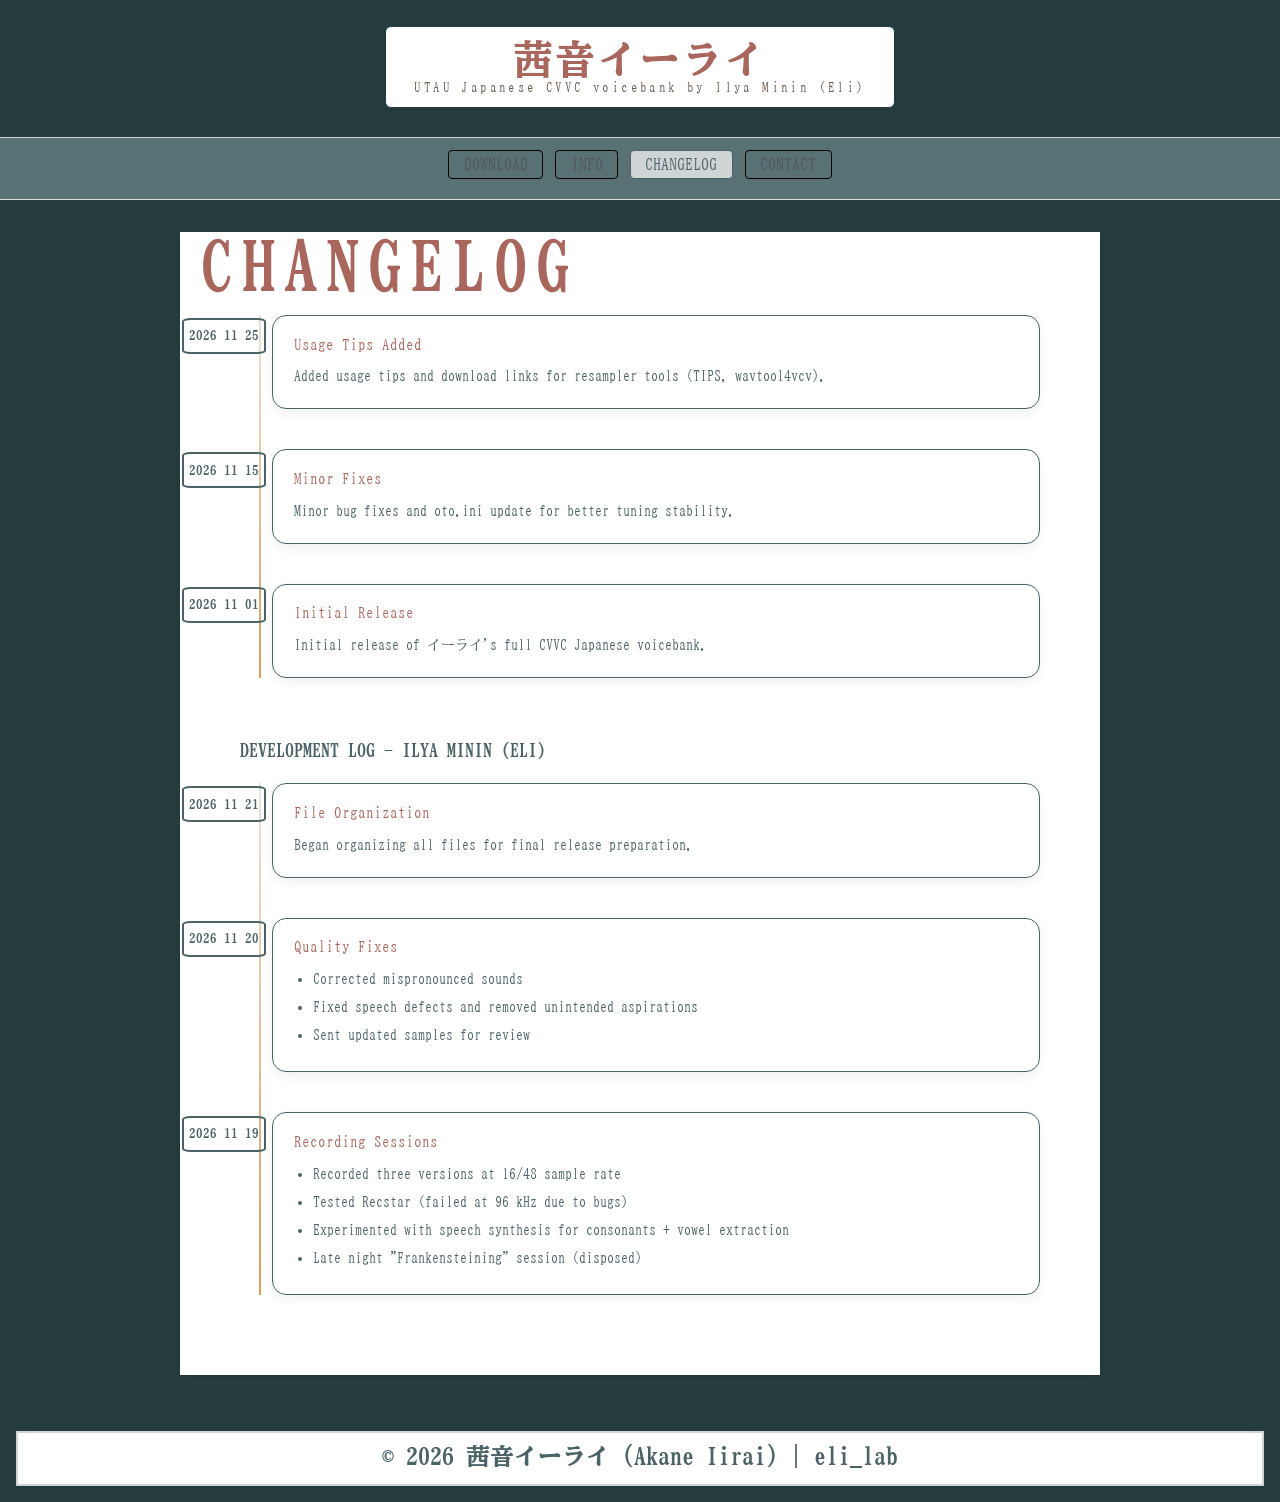
==== changelog.html @ 3baaf661 "init" ====
<!DOCTYPE html>
<html lang="ja">

<head>
    <meta charset="UTF-8" />
    <meta name="viewport" content="width=device-width, initial-scale=1" />
    <title>Changelog - 茜音イーライ (Akane Iirai)</title>
    <link rel="stylesheet" href="style.css" />
    <link rel="preconnect" href="https://fonts.googleapis.com">
    <link rel="preconnect" href="https://fonts.gstatic.com" crossorigin>
    <link href="https://fonts.googleapis.com/css2?family=BIZ+UDMincho&display=swap" rel="stylesheet">
    <style>
    </style>
</head>

<body>

    <header class="site-header">
        <div class="site-header-inner">
            <div class="site-title-block">
                <a href="index.html" class="site-title-link">
                    茜音イーライ
                    <span class="site-subtitle">UTAU Japanese CVVC voicebank by Ilya Minin (Eli)</span>
                </a>
            </div>
    </header>

    <nav>
        <a href="download.html">Download</a>
        <a href="info.html">Info</a>
        <a href="changelog.html" class="active">Changelog</a>
        <a href="contact.html">Contact</a>
    </nav>

    <main>
        <h2>Changelog</h2>
        <section class="timeline-section">
            <!-- Changelog -->
            <div class="timeline-block">
                <div class="timeline">
                    <div class="timeline-item">
                        <div class="timeline-date">2026-11-25</div>
                        <div class="timeline-content">
                            <h3>Usage Tips Added</h3>
                            <p>Added usage tips and download links for resampler tools (TIPS, wavtool4vcv).</p>
                        </div>
                    </div>

                    <div class="timeline-item">
                        <div class="timeline-date">2026-11-15</div>
                        <div class="timeline-content">
                            <h3>Minor Fixes</h3>
                            <p>Minor bug fixes and oto.ini update for better tuning stability.</p>
                        </div>
                    </div>

                    <div class="timeline-item">
                        <div class="timeline-date">2026-11-01</div>
                        <div class="timeline-content">
                            <h3>Initial Release</h3>
                            <p>Initial release of イーライ's full CVVC Japanese voicebank.</p>
                        </div>
                    </div>
                </div>
            </div>

            <!-- Dev Log -->
            <div class="timeline-block">
                <h2>Development Log - Ilya Minin (Eli)</h2>
                <div class="timeline">
                    <div class="timeline-item">
                        <div class="timeline-date">2026-11-21</div>
                        <div class="timeline-content">
                            <h3>File Organization</h3>
                            <p>Began organizing all files for final release preparation.</p>
                        </div>
                    </div>

                    <div class="timeline-item">
                        <div class="timeline-date">2026-11-20</div>
                        <div class="timeline-content">
                            <h3>Quality Fixes</h3>
                            <ul>
                                <li>Corrected mispronounced sounds</li>
                                <li>Fixed speech defects and removed unintended aspirations</li>
                                <li>Sent updated samples for review</li>
                            </ul>
                        </div>
                    </div>

                    <div class="timeline-item">
                        <div class="timeline-date">2026-11-19</div>
                        <div class="timeline-content">
                            <h3>Recording Sessions</h3>
                            <ul>
                                <li>Recorded three versions at 16/48 sample rate</li>
                                <li>Tested Recstar (failed at 96 kHz due to bugs)</li>
                                <li>Experimented with speech synthesis for consonants + vowel extraction</li>
                                <li>Late night "Frankensteining" session (disposed)</li>
                            </ul>
                        </div>
                    </div>
                </div>
            </div>
            <br>
        </section>
    </main>



    <footer>
        <div class="footer_container">
            <div class="copyright">
                <p>ㅤ© 2026 茜音イーライ (Akane Iirai) | eli_labㅤ</p>
            </div>
        </div>
    </footer>

</body>

</html>
---- style.css ----
:root {
    /* Primary Colors */
    --color-bg-primary: #253d3f;
    --color-bg-secondary: #587174;
    --color-bg-light: #ffff;
    --color-text-primary: #a9665c;
    --color-text-main: #cfd4d4;
    --color-text-secondary: #4b6366;
    --color-text-muted: #6a5a4d;

    /* Accent Colors (Akane theme) */
    --color-accent-primary: #d89b5a;
    --color-accent-secondary: #b36b32;
    --color-accent-gradient: linear-gradient(135deg, var(--color-accent-primary), var(--color-accent-secondary));
    --color-accent-inside: #f7f1ea;

    /* Other Colors (Other theme) */
    --color-other-blue-primary: #a1c1e0;
    --color-other-blue-secondary: #85a1d4;
    --color-other-gradient-blue: linear-gradient(135deg, var(--color-other-blue-secondary), var(--color-other-blue-primary));


    /* Borders & Shadows */
    --color-border-light: #ece4dd;
    --color-border-hover: var(--color-accent-primary);
    --color-shadow-light: rgba(0, 0, 0, 0.06);
    --color-shadow-medium: rgba(0, 0, 0, 0.12);

    /* Hover States */
    --color-hover-bg: #f8f3ed;
    --color-hover-border: var(--color-accent-primary);

    /* Typography */
    --font-family-base: system-ui, -apple-system, BlinkMacSystemFont, "Segoe UI", sans-serif;

    /* Spacing */
    --spacing-xs: 0.25rem;
    --spacing-sm: 0.5rem;
    --spacing-md: 1rem;
    --spacing-lg: 1.5rem;
    --spacing-xl: 2rem;

    /* Border Radius */
    --radius-sm: 6px;
    --radius-md: 12px;
    --radius-lg: 14px;
    --radius-xl: 16px;
    --radius-full: 999px;

    /* Shadows */
    --shadow-sm: 0 4px 12px var(--color-shadow-light);
    --shadow-md: 0 8px 20px var(--color-shadow-medium);
    --shadow-lg: 0 12px 32px var(--color-shadow-medium);

    /* Fonts */
    --font-display: "Hiragino Maru Gothic ProN", "Yu Mincho", "Noto Serif JP", sans-serif;
    --font-body: "BIZ UDMincho", system-ui, sans-serif;


    /* Paper */
    --paper-noise:
        radial-gradient(circle at 23px 23px, rgba(0, 0, 0, 0.03) 1px, transparent 0),
        radial-gradient(circle at 73px 73px, rgba(0, 0, 0, 0.02) 1px, transparent 0),
        radial-gradient(circle at 43px 93px, rgba(255, 255, 255, 0.8) 1px, transparent 0);
    --paper-color: #f5efe8;
}

/* Base layout */
body {
    font-family: var(--font-body);
    margin: 0;
    padding: 0;
    background-color: var(--color-bg-primary);
    background-image: url("https://www.transparenttextures.com/patterns/beige-paper.png");
}

/* Paper cards use same texture */
main,
.download-link,
.wiki-button,
.wiki-infobox,
.audio-preview,
.footer_container,
.info-box,
.contact-card .timeline-date,
.site-title-block {
    background-color: var(--color-bg-light);
    background-image: url("https://www.transparenttextures.com/patterns/whitey.png");
    box-shadow: 0 2px 8px rgba(0, 0, 0, 0.08);
}

.biz-udmincho-regular {
    font-family: "BIZ UDMincho", serif;
    font-weight: 400;
    font-style: normal;
}


header {
    padding: 1.5rem 1rem 0.75rem;
    text-align: center;
}

header h1 {
    margin: 0;
    font-size: 1.4rem;
    font-weight: 500;
    letter-spacing: 0.06em;
}

.site-header {
    padding: 1.6rem 1.25rem 1.8rem;
    border-bottom: 1px solid var(--color-text-main);
    color: var(--color-text-primary);
}

.site-header-inner {
    max-width: 900px;
    margin: 0 auto;
    display: flex;
    justify-content: center;
}

/* The label “plate” */
.site-title-block {
    position: relative;
    padding: 0.8rem 1.8rem;
    background-color: var(--color-bg-light);
    background-image: url("https://www.transparenttextures.com/patterns/beige-paper.png");
    border-radius: 6px;
    border: 1px solid var(--color-bg-primary);
    display: flex;
    flex-direction: column;
    align-items: center;
    justify-content: center;
    text-align: center;
    gap: 0.2rem;
}

.site-title-block h1 {
    margin: 0;
    font-size: 1.5rem;
    font-weight: 500;
    letter-spacing: 0.06em;
    font-family: var(--font-display);
}

.site-subtitle {
    font-size: 0.8rem;
    color: var(--color-text-muted);
    font-family: var(--font-body);
}

.site-title-link {
    display: flex;
    flex-direction: column;
    align-items: center;
    justify-content: center;
    margin: 0;
    font-family: var(--font-body);
    font-size: 2.5rem;
    font-weight: 800;
    letter-spacing: 0.06em;
    text-decoration: none;
    color: inherit;
    gap: 0.1rem;
    text-align: center;
}


.site-title-link .site-subtitle {
    font-size: 0.8rem;
    font-weight: 500;
    color: var(--color-text-muted);
}


.site-portrait {
    display: flex;
    justify-content: center;
}

.site-portrait img {
    display: block;
    width: 600px;
    height: 600px;
    border-radius: 14px;
    object-fit: cover;
}


@media (max-width: 700px) {
    .site-header-inner {
        flex-direction: column;
        align-items: flex-start;
    }

    .site-portrait img {
        width: 300px;
        height: 300px;
    }
}


/* Simple top nav */

nav {
    display: flex;
    justify-content: center;
    gap: 0.75rem;
    padding: 0.75rem 1rem 1.25rem;
    border-bottom: 1px solid #e5ded7;
    background: var(--color-bg-secondary);
    background-image: url("https://www.transparenttextures.com/patterns/whitey.png");
}

nav a {
    text-decoration: none;
    font-size: 1rem;
    color: #555;
    padding: 0.35rem 0.9rem;
    border-radius: 4px;
    border: 1px solid black;
    font-weight: 500;
    letter-spacing: normal;
    text-transform: uppercase;
    font-family: var(--font-body);
    transition: all 0.18s ease-out;
}

nav a:hover {
    background: rgba(248, 244, 237, 0.6);
    border-color: var(--color-bg-secondary);
    color: var(--color-text-primary);
}

nav a.active {
    background: var(--color-text-main);
    color: var(--color-text-secondary);
    border-color: var(--color-text-secondary);
    background-image: url("https://www.transparenttextures.com/patterns/whitey.png");
}

/* Main content */

main {
    max-width: 880px;
    margin: 2rem auto 3rem;
    padding: 0 1.25rem;
}

section {
    margin-bottom: 2.5rem;
}

h2 {
    font-family: var(--font-body);
    font-size: 4.167rem;
    font-weight: 800;
    letter-spacing: 0.12em;
    text-transform: uppercase;
    margin: 0 0 1rem;
    color: var(--color-text-primary);
}

/* Carousel*/

.art-carousel {
    max-width: 800px;
    margin: 2rem auto;
    position: relative;
}

.carousel-container {
    overflow: hidden;
    border-radius: 20px;
}

.carousel-track {
    display: flex;
    transition: transform 0.4s ease-out;
    height: 500px;
}

.art-slide {
    flex: 0 0 100%;
    display: flex;
    align-items: center;
    justify-content: center;
    padding: 1.5rem;
    /* background: var(--color-bg-secondary); */
}

.art-slide img {
    max-width: 100%;
    max-height: 100%;
    width: auto;
    height: auto;
    object-fit: contain;
}

.carousel-nav {
    display: flex;
    justify-content: center;
    gap: 1rem;
    margin-top: 1rem;
}

.carousel-btn {
    width: 48px;
    height: 48px;
    border: 2px solid #ece4dd;
    background: var(--color-bg-secondary);
    color: #666;
    border-radius: 50%;
    font-size: 1.2rem;
    font-weight: 500;
    cursor: pointer;
    transition: all 0.2s ease-out;
    display: flex;
    align-items: center;
    justify-content: center;
}

.carousel-btn:hover {
    background: var(--color-hover-bg);
    border-color: var(--color-accent-primary);
    color: #444;
    transform: scale(1.1);
}

/* Indicators */
.carousel-indicators {
    display: flex;
    justify-content: center;
    gap: 0.5rem;
    margin-top: 1rem;
}

.carousel-indicator {
    width: 10px;
    height: 10px;
    border-radius: 50%;
    background: #ddd;
    cursor: pointer;
    transition: background 0.2s;
}

.carousel-indicator.active {
    background: var(--color-accent-primary);
}



/* Generic soft box for terms / description */
.terms,
.info-box {
    /* background: var(--color-text-main); */
    border-radius: 12px;
    padding: 1.25rem 1.4rem;
    border: 1px solid var(--color-bg-primary);
    margin: 1.25rem 0;
}

.terms h2,
.terms h3,
.info-box h3 {
    margin-top: 0;
    margin-bottom: 0.6rem;
    font-size: 1.833rem;
    font-weight: 500;
    letter-spacing: normal;
    text-transform: uppercase;
    color: #666;
}

.terms ul,
.info-box ul {
    margin: 0.4rem 0 0;
    padding-left: 1.1rem;
    font-size: 0.9rem;
}

.terms li,
.info-box li {
    margin-bottom: 0.3rem;
}

p {
    font-size: 1.5rem;
    line-height: 1.7;
    letter-spacing: normal;
    margin: 0.2rem 0 0.4rem;
    color: var(--color-text-secondary);
}

/* Layout of profile + infobox */

.wiki-infobox {
    box-sizing: border-box;
    /* background: var(--color-bg-secondary); */
    border-radius: 12px;
    border: 1px solid var(--color-bg-secondary);
    padding: 1rem 1.1rem;
    font-size: 0.85rem;
    width: 260px;
    max-width: 40%;
    float: right;
    margin: 0 0 1.5rem 1.5rem;
}

.wiki-infobox-image {
    text-align: center;
    margin-bottom: 0.75rem;
}

.wiki-infobox-image img {
    max-width: 100%;
    height: auto;
    border-radius: 10px;
}

.wiki-infobox dl {
    margin: 0;
}

.wiki-infobox dl>div {
    display: flex;
    justify-content: space-between;
    gap: 0.5rem;
    margin-bottom: 0.25rem;
}

.wiki-infobox dt {
    font-weight: 500;
    color: var(--color-accent-secondary);
    white-space: nowrap;
}

.wiki-infobox dd {
    margin: 0;
    color: var(--color-text-muted);
    text-align: right;
}

/* “Wiki section” accent simplified */

.wiki-section {
    border-left: 2px solid var(--color-accent-primary);
    padding-left: 0.9rem;
    font-size: 0.9rem;
}

.video-container {
    position: relative;
    width: 100%;
    max-width: 640px;
    margin: 2rem auto 0;
    border-radius: 12px;
    overflow: hidden;
    background: #000;
}

.video-wrapper {
    position: relative;
    padding-bottom: 56.25%;
    height: 0;
}

.video-container iframe {
    position: absolute;
    inset: 0;
    width: 100%;
    height: 100%;
    border: 0;
}

footer {
    text-align: center;
    padding: 0.5rem 1rem 1rem;
    font-size: 0.8rem;
    justify-items: center;
    color: var(--color-text-main);
    font-weight: 800;
}

.footer_container {
    background-color: white;
    border: 2px solid var(--color-text-main);
}



@media (max-width: 900px) {
    main {
        padding: 0 1rem;
    }

    .wiki-infobox {
        float: none;
        width: 100%;
        max-width: 100%;
        margin: 1.5rem 0;
    }
}

.download-list {
    display: flex;
    flex-direction: column;
    gap: 0.75rem;
    margin-top: 1.2rem;
}

.download-link {
    display: flex;
    flex-direction: column;
    align-items: flex-start;
    gap: 0.2rem;
    padding: 0.9rem 1.1rem;
    border-radius: 6px;
    /* sharper corners */
    text-decoration: none;
    background: rgba(248, 244, 237, 0.95);
    border: 1px solid #cbb6a1;
    /* manual paper edge */
    color: var(--color-text-primary);
    font-family: var(--font-body);
    transition: all 0.18s ease-out;
    box-shadow: 0 1px 4px rgba(0, 0, 0, 0.08);
}

.download-link:hover {
    background: var(--color-accent-inside);
    border-color: #b36b32;
    /* orange accent */
    transform: translateY(-1px);
    box-shadow: 0 4px 12px rgba(179, 107, 50, 0.15);
}

.download-label {
    font-size: 0.88rem;
    font-weight: 500;
    letter-spacing: 0.06em;
    /* tighter spacing */
    text-transform: uppercase;
}

.download-meta {
    font-size: 0.75rem;
    color: #5a4a3e;
    font-weight: 400;
}

@media (max-width: 600px) {
    .download-link {
        padding: 0.75rem 0.9rem;
    }
}

/* Hide scrollbar for Chrome, Safari, Edge, Opera */
html::-webkit-scrollbar,
body::-webkit-scrollbar {
    display: none;
}

/* Hide scrollbar for Firefox */
html,
body {
    scrollbar-width: none;
}

/* Hide scrollbar for IE/Edge (older versions) */
html,
body {
    -ms-overflow-style: none;
}

.audio-preview {
    display: flex;
    flex-direction: column;
    gap: 1.8rem;
    margin: 2rem 0;
    padding: 1.5rem;
    background: var(--color-text-main);
    border-radius: 16px;
    border: 1px solid var(--color-bg-primary);
}

.audio-preview>p {
    margin: 0;
    font-size: 0.95rem;
    font-weight: 500;
    letter-spacing: 0.04em;
    color: var(--color-text-secondary);
}

.audio-preview audio {
    display: block;
    width: 100%;
    max-width: 480px;
    margin: 0.6rem auto 0;
    height: 48px;
    outline: none;
}

.audio-preview audio::-webkit-media-controls-panel {
    border-radius: 12px;
    background: linear-gradient(145deg, #var(--color-bg-primary), #f4ede5);
    border: 1px solid #e8d9c9;
}

.audio-preview audio::-webkit-media-controls-play-button,
.audio-preview audio::-webkit-media-controls-volume-slider,
.audio-preview audio::-webkit-media-controls-current-time-display,
.audio-preview audio::-webkit-media-controls-time-remaining-display {
    border-radius: 6px;
}

@media (max-width: 600px) {
    .audio-preview {
        padding: 1.2rem;
        margin: 1.5rem 0;
    }

    .audio-preview audio {
        max-width: 100%;
    }
}

.wiki-button {
    display: inline-flex;
    align-items: center;
    justify-content: center;
    padding: 0.75rem 1.4rem;
    margin: 1rem auto 0;
    background: var(--color-text-main);
    color: var(--color-text-secondary);
    text-decoration: none;
    font-size: 0.82rem;
    font-weight: 500;
    letter-spacing: 0.08em;
    text-transform: uppercase;
    border-radius: 6px;
    border: 1px solid var(--color-text-muted);
    transition: all 0.18s ease-out;
    box-shadow: 0 1px 4px rgba(0, 0, 0, 0.08);
    font-family: var(--font-body);
}

.wiki-button:hover {
    background: var(--color-accent-inside);
    border-color: var(--color-text-muted);
    color: var(--color-text-muted);
    transform: translateY(-1px);
    box-shadow: 0 4px 12px rgba(179, 107, 50, 0.15);
}

.wiki-button:active {
    transform: translateY(0);
    box-shadow: 0 2px 8px rgba(0, 0, 0, 0.08);
}

/* Contacts*/

.contact-grid {
    display: grid;
    gap: 1rem;
    margin-top: 1.5rem;
}

.contact-card {
    display: flex;
    align-items: center;
    gap: 1rem;
    padding: 1.2rem;
    /* background: var(--color-bg-secondary); */
    border-radius: 14px;
    border: 1px solid var(--color-bg-secondary);
    text-decoration: none;
    color: inherit;
    transition: all 0.2s ease-out;
    box-shadow: 0 4px 12px rgba(0, 0, 0, 0.06);
}

.contact-card:hover {
    background: var(--color-hover-bg);
    border-color: var(--color-accent-primary);
    transform: translateY(-2px);
    box-shadow: 0 12px 24px rgba(0, 0, 0, 0.12);
}

.contact-avatar {
    width: 92px;
    height: 56px;
    border-radius: 12px;
    border: 1px solid var(--color-bg-secondary);
    /* background: var(--color-other-gradient-blue); */
    display: flex;
    align-items: center;
    justify-content: center;
    font-weight: 600;
    color: var(--color-bg-secondary);
    font-size: 0.75rem;
    line-height: 1.1;
    text-align: center;
    padding: 0 2px;
    flex-shrink: 0;
    white-space: nowrap;
    overflow: hidden;
    text-overflow: ellipsis;
}



.contact-info h3 {
    margin: 0 0 0.2rem;
    font-size: 1rem;
    font-weight: 500;
    color: var(--color-text-primary);
}

.contact-info p {
    margin: 0;
    font-size: 0.85rem;
    color: var(--color-text-muted);
}

@media (max-width: 600px) {
    .contact-grid {
        gap: 0.8rem;
        margin-top: 1.2rem;
    }

    .contact-card {
        padding: 1rem 1.1rem;
        flex-direction: column;
        text-align: center;
        gap: 0.8rem;
    }

    .contact-avatar {
        width: 92px;
        height: 68px;
        font-size: 0.85rem;
        border-radius: 14px;
    }

    .contact-info h3 {
        font-size: 0.95rem;
    }

    .contact-info p {
        font-size: 0.8rem;
    }
}

/* Log*/

.timeline-section {
    max-width: 800px;
    margin: 0 auto 3rem;
}

.timeline-block {
    margin-bottom: 4rem;
}

.timeline-block h2 {
    font-size: 1.1rem;
    letter-spacing: normal;
    color: var(--color-text-secondary);
    margin-bottom: 1.5rem;
}

.timeline {
    position: relative;
    padding-left: 2rem;
}

.timeline::before {
    content: '';
    position: absolute;
    left: 1.2rem;
    top: 0;
    bottom: 0;
    width: 2px;
    background: linear-gradient(to bottom, var(--color-border-light), var(--color-accent-primary));
}

.timeline-item {
    position: relative;
    margin-bottom: 2.5rem;
}

.timeline-date {
    position: absolute;
    left: -5.6rem;
    top: 0.2rem;
    width: 5rem;
    font-size: 0.8rem;
    font-weight: 600;
    color: var(--color-text-secondary);
    text-align: center;
    /* background: var(--color-text-main); */
    border-radius: 10%;
    height: 2rem;
    display: flex;
    align-items: center;
    justify-content: center;
    border: 2px solid var(--color-text-secondary);
}

.timeline-content {
    /* background: var(--color-bg-secondary); */
    padding: 1.3rem;
    border-radius: 14px;
    border: 1px solid var(--color-text-secondary);
    box-shadow: 0 4px 12px rgba(0, 0, 0, 0.06);
    transition: all 0.2s ease-out;
    position: relative;
}

.timeline-content:hover {
    transform: translateX(4px);
    box-shadow: 0 8px 20px rgba(0, 0, 0, 0.12);
    border-color: var(--color-accent-primary);
}

.timeline-content h3 {
    margin: 0 0 0.8rem;
    font-size: 0.95rem;
    font-weight: 500;
    color: var(--color-text-primary);
}

.timeline-content p,
.timeline-content ul {
    margin: 0;
    font-size: 0.9rem;
    color: var(--color-text-secondary);
    line-height: 1.6;
}

.timeline-content ul {
    padding-left: 1.2rem;
}

.timeline-content li {
    margin-bottom: 0.3rem;
}

@media (max-width: 600px) {
    .timeline-item {
        flex-direction: column;
        align-items: flex-start;
    }

    .timeline-date {
        position: static;
        width: 5.2rem;
        height: 2.2rem;
        margin-bottom: 0.5rem;
    }

    .timeline::before {
        left: 0.7rem;
    }
}
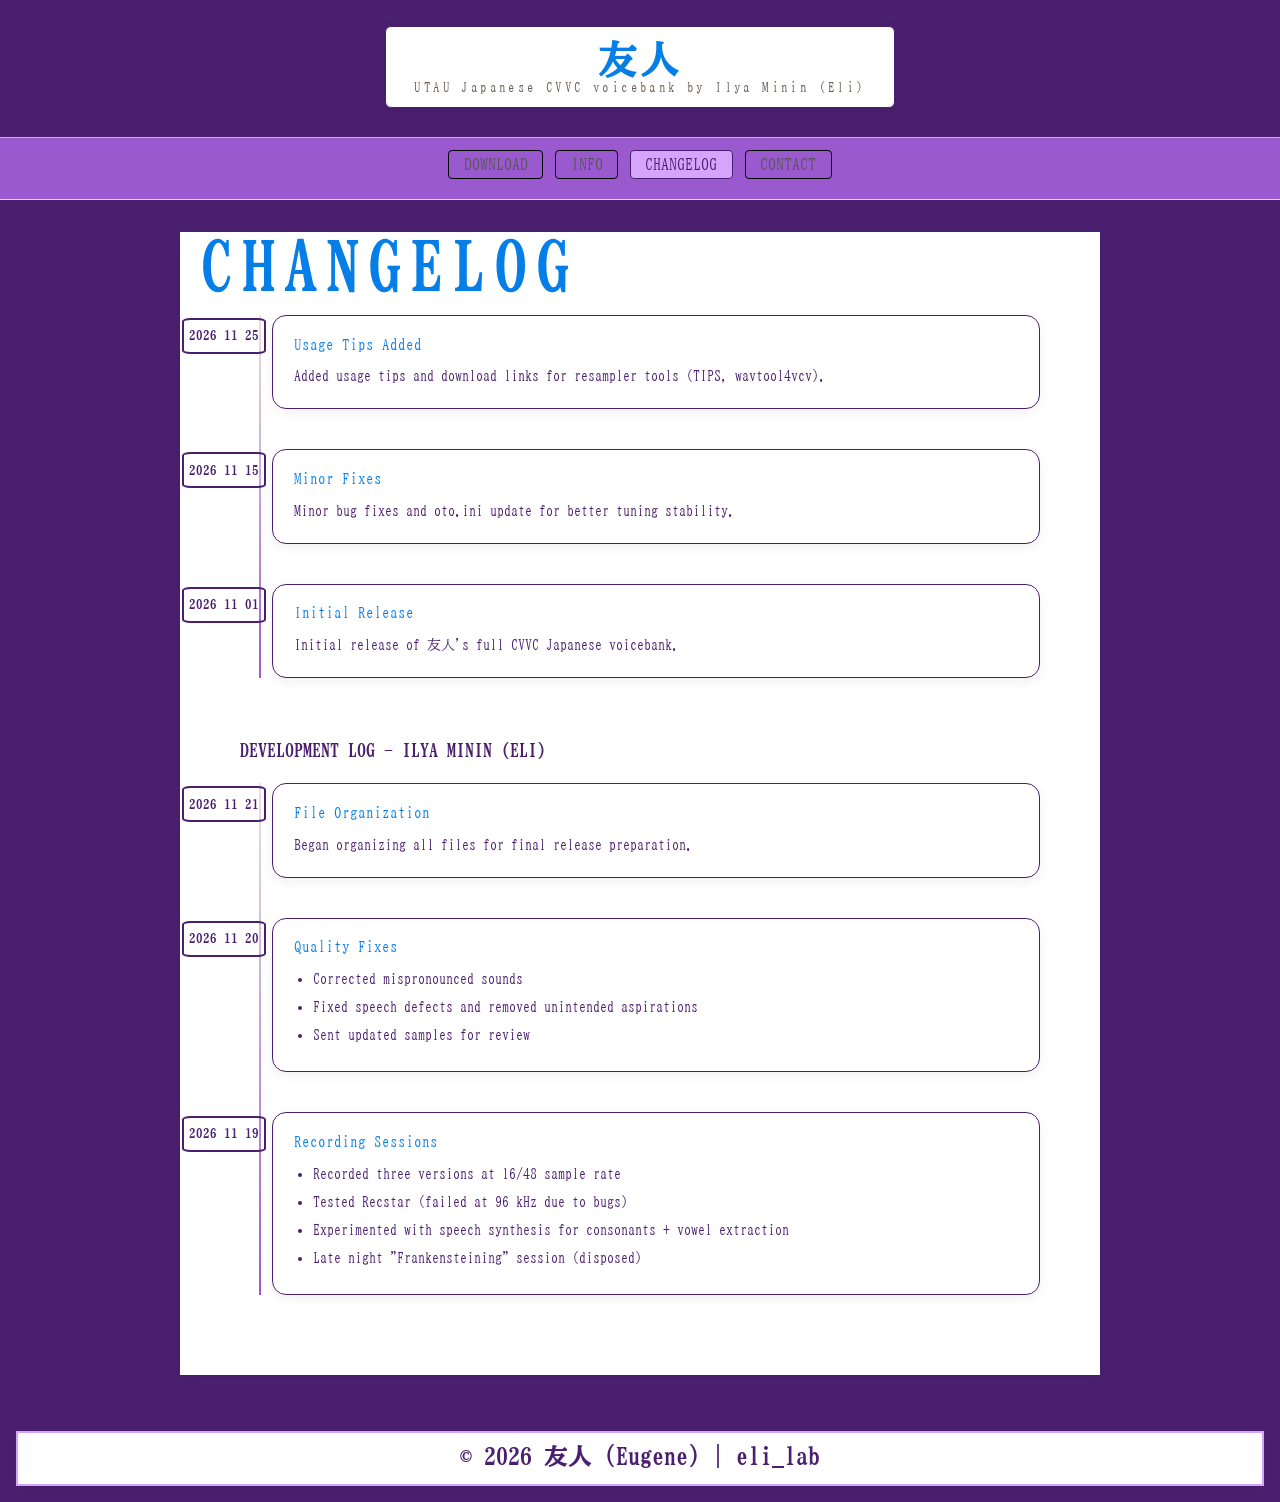
==== commit 5e019e52: "remake" ====
--- a/changelog.html
+++ b/changelog.html
@@ -4,7 +4,7 @@
 <head>
     <meta charset="UTF-8" />
     <meta name="viewport" content="width=device-width, initial-scale=1" />
-    <title>Changelog - 茜音イーライ (Akane Iirai)</title>
+    <title>Changelog - 友人 (Eugene)</title>
     <link rel="stylesheet" href="style.css" />
     <link rel="preconnect" href="https://fonts.googleapis.com">
     <link rel="preconnect" href="https://fonts.gstatic.com" crossorigin>
@@ -19,7 +19,7 @@
         <div class="site-header-inner">
             <div class="site-title-block">
                 <a href="index.html" class="site-title-link">
-                    茜音イーライ
+                    友人
                     <span class="site-subtitle">UTAU Japanese CVVC voicebank by Ilya Minin (Eli)</span>
                 </a>
             </div>
@@ -58,7 +58,7 @@
                         <div class="timeline-date">2026-11-01</div>
                         <div class="timeline-content">
                             <h3>Initial Release</h3>
-                            <p>Initial release of イーライ's full CVVC Japanese voicebank.</p>
+                            <p>Initial release of 友人's full CVVC Japanese voicebank.</p>
                         </div>
                     </div>
                 </div>
@@ -111,7 +111,7 @@
     <footer>
         <div class="footer_container">
             <div class="copyright">
-                <p>ㅤ© 2026 茜音イーライ (Akane Iirai) | eli_labㅤ</p>
+                <p>ㅤ© 2026 友人 (Eugene) | eli_labㅤ</p>
             </div>
         </div>
     </footer>
--- a/style.css
+++ b/style.css
@@ -1,16 +1,16 @@
 :root {
     /* Primary Colors */
-    --color-bg-primary: #253d3f;
-    --color-bg-secondary: #587174;
+    --color-bg-primary: #4b1f6f;
+    --color-bg-secondary: #9b59d0;
     --color-bg-light: #ffff;
-    --color-text-primary: #a9665c;
-    --color-text-main: #cfd4d4;
-    --color-text-secondary: #4b6366;
+    --color-text-primary: #057fe7;
+    --color-text-main: #d5a5fd;
+    --color-text-secondary: #4b1f6f;
     --color-text-muted: #6a5a4d;
 
-    /* Accent Colors (Akane theme) */
-    --color-accent-primary: #d89b5a;
-    --color-accent-secondary: #b36b32;
+    /* Accent Colors (Eugene theme) */
+    --color-accent-primary: #9b59d0;
+    --color-accent-secondary: #4b1f6f;
     --color-accent-gradient: linear-gradient(135deg, var(--color-accent-primary), var(--color-accent-secondary));
     --color-accent-inside: #f7f1ea;
 
@@ -311,7 +311,7 @@
     height: 48px;
     border: 2px solid #ece4dd;
     background: var(--color-bg-secondary);
-    color: #666;
+    color: var(--color-text-primary);
     border-radius: 50%;
     font-size: 1.2rem;
     font-weight: 500;
@@ -371,7 +371,7 @@
     font-weight: 500;
     letter-spacing: normal;
     text-transform: uppercase;
-    color: #666;
+    color: var(--color-text-primary);
 }
 
 .terms ul,
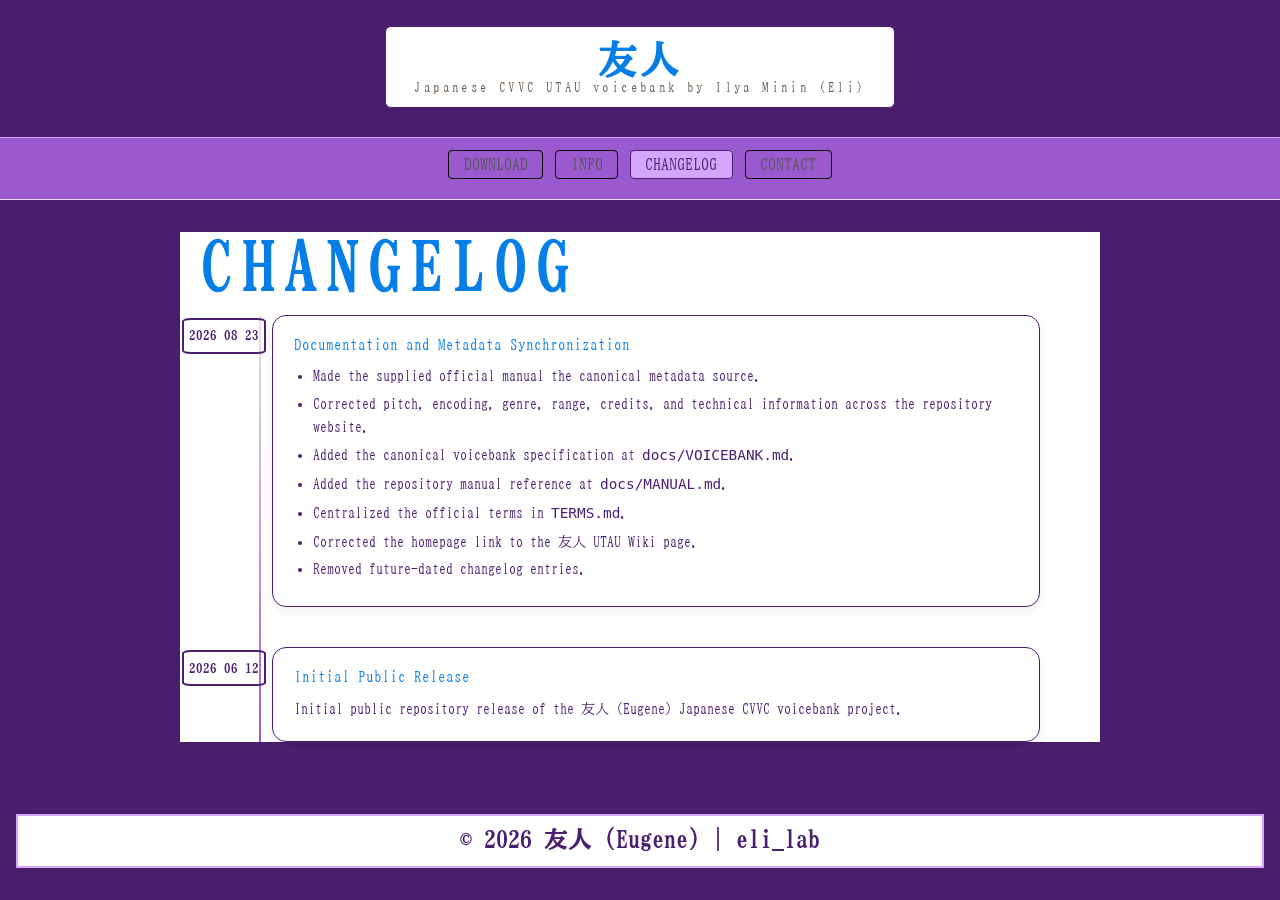
==== commit d7266342: "fix: remove future-dated changelog and record metadata cleanup" ====
--- a/changelog.html
+++ b/changelog.html
@@ -4,118 +4,74 @@
 <head>
     <meta charset="UTF-8" />
     <meta name="viewport" content="width=device-width, initial-scale=1" />
-    <title>Changelog - 友人 (Eugene)</title>
+    <meta name="description" content="Changelog for the 友人 (Eugene) Japanese CVVC UTAU voicebank repository." />
+    <title>Changelog — 友人 (Eugene)</title>
     <link rel="stylesheet" href="style.css" />
     <link rel="preconnect" href="https://fonts.googleapis.com">
     <link rel="preconnect" href="https://fonts.gstatic.com" crossorigin>
     <link href="https://fonts.googleapis.com/css2?family=BIZ+UDMincho&display=swap" rel="stylesheet">
-    <style>
-    </style>
 </head>
 
 <body>
 
-    <header class="site-header">
-        <div class="site-header-inner">
-            <div class="site-title-block">
-                <a href="index.html" class="site-title-link">
-                    友人
-                    <span class="site-subtitle">UTAU Japanese CVVC voicebank by Ilya Minin (Eli)</span>
-                </a>
-            </div>
-    </header>
+<header class="site-header">
+    <div class="site-header-inner">
+        <div class="site-title-block">
+            <a href="index.html" class="site-title-link">
+                友人
+                <span class="site-subtitle">Japanese CVVC UTAU voicebank by Ilya Minin (Eli)</span>
+            </a>
+        </div>
+    </div>
+</header>
 
-    <nav>
-        <a href="download.html">Download</a>
-        <a href="info.html">Info</a>
-        <a href="changelog.html" class="active">Changelog</a>
-        <a href="contact.html">Contact</a>
-    </nav>
+<nav>
+    <a href="download.html">Download</a>
+    <a href="info.html">Info</a>
+    <a href="changelog.html" class="active">Changelog</a>
+    <a href="contact.html">Contact</a>
+</nav>
 
-    <main>
-        <h2>Changelog</h2>
-        <section class="timeline-section">
-            <!-- Changelog -->
-            <div class="timeline-block">
-                <div class="timeline">
-                    <div class="timeline-item">
-                        <div class="timeline-date">2026-11-25</div>
-                        <div class="timeline-content">
-                            <h3>Usage Tips Added</h3>
-                            <p>Added usage tips and download links for resampler tools (TIPS, wavtool4vcv).</p>
-                        </div>
+<main>
+    <h2>Changelog</h2>
+    <section class="timeline-section">
+        <div class="timeline-block">
+            <div class="timeline">
+                <div class="timeline-item">
+                    <div class="timeline-date">2026-08-23</div>
+                    <div class="timeline-content">
+                        <h3>Documentation and Metadata Synchronization</h3>
+                        <ul>
+                            <li>Made the supplied official manual the canonical metadata source.</li>
+                            <li>Corrected pitch, encoding, genre, range, credits, and technical information across the repository website.</li>
+                            <li>Added the canonical voicebank specification at <code>docs/VOICEBANK.md</code>.</li>
+                            <li>Added the repository manual reference at <code>docs/MANUAL.md</code>.</li>
+                            <li>Centralized the official terms in <code>TERMS.md</code>.</li>
+                            <li>Corrected the homepage link to the 友人 UTAU Wiki page.</li>
+                            <li>Removed future-dated changelog entries.</li>
+                        </ul>
                     </div>
+                </div>
 
-                    <div class="timeline-item">
-                        <div class="timeline-date">2026-11-15</div>
-                        <div class="timeline-content">
-                            <h3>Minor Fixes</h3>
-                            <p>Minor bug fixes and oto.ini update for better tuning stability.</p>
-                        </div>
-                    </div>
-
-                    <div class="timeline-item">
-                        <div class="timeline-date">2026-11-01</div>
-                        <div class="timeline-content">
-                            <h3>Initial Release</h3>
-                            <p>Initial release of 友人's full CVVC Japanese voicebank.</p>
-                        </div>
+                <div class="timeline-item">
+                    <div class="timeline-date">2026-06-12</div>
+                    <div class="timeline-content">
+                        <h3>Initial Public Release</h3>
+                        <p>Initial public repository release of the 友人 (Eugene) Japanese CVVC voicebank project.</p>
                     </div>
                 </div>
             </div>
+        </div>
+    </section>
+</main>
 
-            <!-- Dev Log -->
-            <div class="timeline-block">
-                <h2>Development Log - Ilya Minin (Eli)</h2>
-                <div class="timeline">
-                    <div class="timeline-item">
-                        <div class="timeline-date">2026-11-21</div>
-                        <div class="timeline-content">
-                            <h3>File Organization</h3>
-                            <p>Began organizing all files for final release preparation.</p>
-                        </div>
-                    </div>
-
-                    <div class="timeline-item">
-                        <div class="timeline-date">2026-11-20</div>
-                        <div class="timeline-content">
-                            <h3>Quality Fixes</h3>
-                            <ul>
-                                <li>Corrected mispronounced sounds</li>
-                                <li>Fixed speech defects and removed unintended aspirations</li>
-                                <li>Sent updated samples for review</li>
-                            </ul>
-                        </div>
-                    </div>
-
-                    <div class="timeline-item">
-                        <div class="timeline-date">2026-11-19</div>
-                        <div class="timeline-content">
-                            <h3>Recording Sessions</h3>
-                            <ul>
-                                <li>Recorded three versions at 16/48 sample rate</li>
-                                <li>Tested Recstar (failed at 96 kHz due to bugs)</li>
-                                <li>Experimented with speech synthesis for consonants + vowel extraction</li>
-                                <li>Late night "Frankensteining" session (disposed)</li>
-                            </ul>
-                        </div>
-                    </div>
-                </div>
-            </div>
-            <br>
-        </section>
-    </main>
-
-
-
-    <footer>
-        <div class="footer_container">
-            <div class="copyright">
-                <p>ㅤ© 2026 友人 (Eugene) | eli_labㅤ</p>
-            </div>
+<footer>
+    <div class="footer_container">
+        <div class="copyright">
+            <p>© 2026 友人 (Eugene) | eli_lab</p>
         </div>
-    </footer>
+    </div>
+</footer>
 
 </body>
-
-</html>+</html>
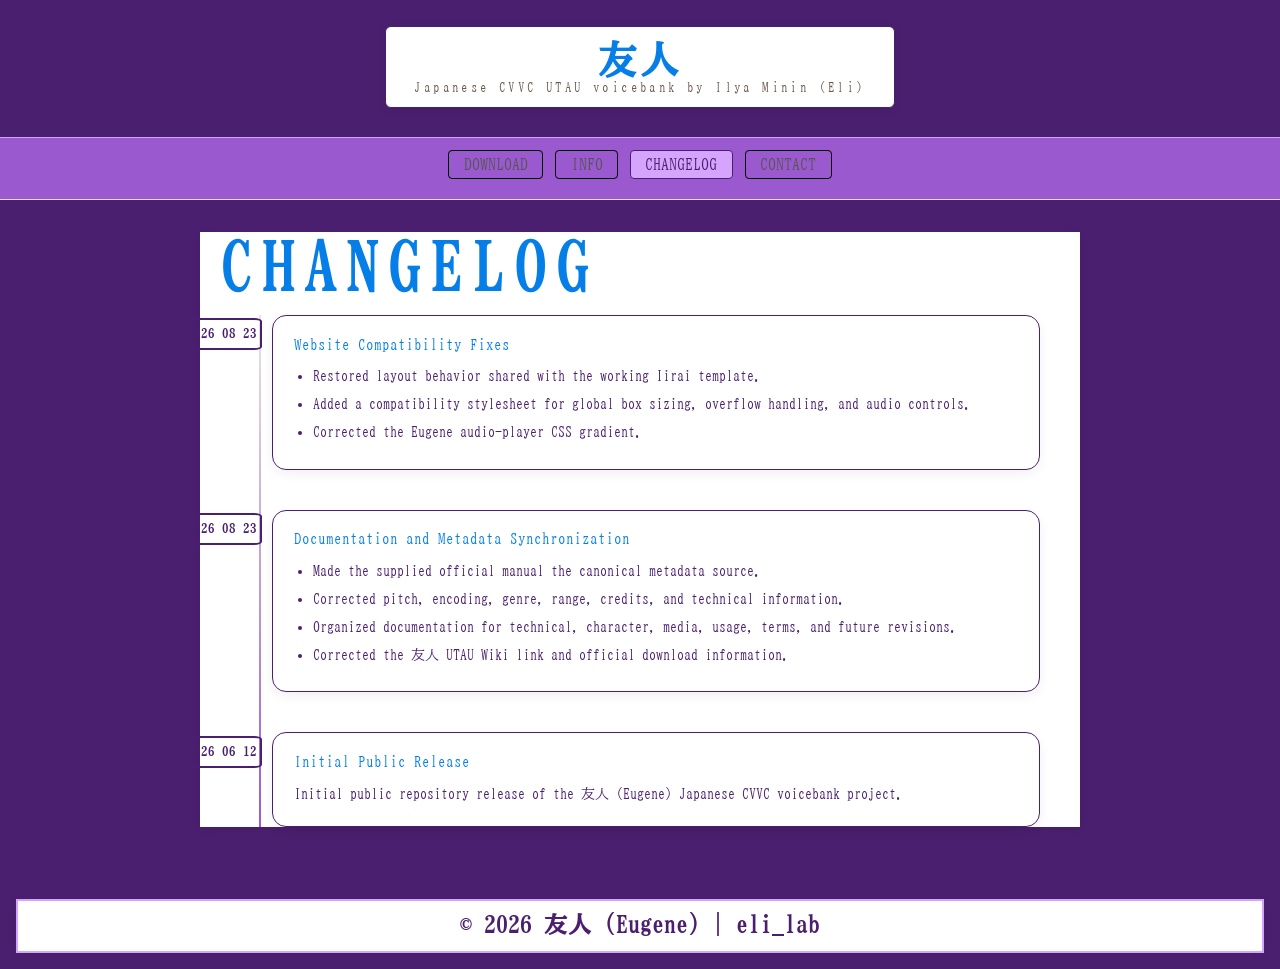
==== commit 232fb603: "fix Eugene changelog stylesheet linkage" ====
--- a/changelog.html
+++ b/changelog.html
@@ -1,77 +1,6 @@
 <!DOCTYPE html>
 <html lang="ja">
-
-<head>
-    <meta charset="UTF-8" />
-    <meta name="viewport" content="width=device-width, initial-scale=1" />
-    <meta name="description" content="Changelog for the 友人 (Eugene) Japanese CVVC UTAU voicebank repository." />
-    <title>Changelog — 友人 (Eugene)</title>
-    <link rel="stylesheet" href="style.css" />
-    <link rel="preconnect" href="https://fonts.googleapis.com">
-    <link rel="preconnect" href="https://fonts.gstatic.com" crossorigin>
-    <link href="https://fonts.googleapis.com/css2?family=BIZ+UDMincho&display=swap" rel="stylesheet">
-</head>
-
-<body>
-
-<header class="site-header">
-    <div class="site-header-inner">
-        <div class="site-title-block">
-            <a href="index.html" class="site-title-link">
-                友人
-                <span class="site-subtitle">Japanese CVVC UTAU voicebank by Ilya Minin (Eli)</span>
-            </a>
-        </div>
-    </div>
-</header>
-
-<nav>
-    <a href="download.html">Download</a>
-    <a href="info.html">Info</a>
-    <a href="changelog.html" class="active">Changelog</a>
-    <a href="contact.html">Contact</a>
-</nav>
-
-<main>
-    <h2>Changelog</h2>
-    <section class="timeline-section">
-        <div class="timeline-block">
-            <div class="timeline">
-                <div class="timeline-item">
-                    <div class="timeline-date">2026-08-23</div>
-                    <div class="timeline-content">
-                        <h3>Documentation and Metadata Synchronization</h3>
-                        <ul>
-                            <li>Made the supplied official manual the canonical metadata source.</li>
-                            <li>Corrected pitch, encoding, genre, range, credits, and technical information across the repository website.</li>
-                            <li>Added the canonical voicebank specification at <code>docs/VOICEBANK.md</code>.</li>
-                            <li>Added the repository manual reference at <code>docs/MANUAL.md</code>.</li>
-                            <li>Centralized the official terms in <code>TERMS.md</code>.</li>
-                            <li>Corrected the homepage link to the 友人 UTAU Wiki page.</li>
-                            <li>Removed future-dated changelog entries.</li>
-                        </ul>
-                    </div>
-                </div>
-
-                <div class="timeline-item">
-                    <div class="timeline-date">2026-06-12</div>
-                    <div class="timeline-content">
-                        <h3>Initial Public Release</h3>
-                        <p>Initial public repository release of the 友人 (Eugene) Japanese CVVC voicebank project.</p>
-                    </div>
-                </div>
-            </div>
-        </div>
-    </section>
-</main>
-
-<footer>
-    <div class="footer_container">
-        <div class="copyright">
-            <p>© 2026 友人 (Eugene) | eli_lab</p>
-        </div>
-    </div>
-</footer>
-
-</body>
-</html>
+<head><meta charset="UTF-8" /><meta name="viewport" content="width=device-width, initial-scale=1.0" /><meta name="description" content="Changelog for the 友人 (Eugene) Japanese CVVC UTAU voicebank repository." /><title>Changelog — 友人 (Eugene)</title><link rel="stylesheet" href="style.css" /><link rel="stylesheet" href="style-fixes.css" /><link rel="preconnect" href="https://fonts.googleapis.com"><link rel="preconnect" href="https://fonts.gstatic.com" crossorigin><link href="https://fonts.googleapis.com/css2?family=BIZ+UDMincho&display=swap" rel="stylesheet"></head>
+<body><header class="site-header"><div class="site-header-inner"><div class="site-title-block"><a href="index.html" class="site-title-link">友人<span class="site-subtitle">Japanese CVVC UTAU voicebank by Ilya Minin (Eli)</span></a></div></div></header><nav><a href="download.html">Download</a><a href="info.html">Info</a><a href="changelog.html" class="active">Changelog</a><a href="contact.html">Contact</a></nav>
+<main><h2>Changelog</h2><section class="timeline-section"><div class="timeline-block"><div class="timeline"><div class="timeline-item"><div class="timeline-date">2026-08-23</div><div class="timeline-content"><h3>Website Compatibility Fixes</h3><ul><li>Restored layout behavior shared with the working Iirai template.</li><li>Added a compatibility stylesheet for global box sizing, overflow handling, and audio controls.</li><li>Corrected the Eugene audio-player CSS gradient.</li></ul></div></div><div class="timeline-item"><div class="timeline-date">2026-08-23</div><div class="timeline-content"><h3>Documentation and Metadata Synchronization</h3><ul><li>Made the supplied official manual the canonical metadata source.</li><li>Corrected pitch, encoding, genre, range, credits, and technical information.</li><li>Organized documentation for technical, character, media, usage, terms, and future revisions.</li><li>Corrected the 友人 UTAU Wiki link and official download information.</li></ul></div></div><div class="timeline-item"><div class="timeline-date">2026-06-12</div><div class="timeline-content"><h3>Initial Public Release</h3><p>Initial public repository release of the 友人 (Eugene) Japanese CVVC voicebank project.</p></div></div></div></div></section></main>
+<footer><div class="footer_container"><div class="copyright"><p>© 2026 友人 (Eugene) | eli_lab</p></div></div></footer></body></html>
--- a/style-fixes.css
+++ b/style-fixes.css
@@ -0,0 +1,6 @@
+/* Eugene site compatibility fixes */
+*, *::before, *::after { box-sizing: border-box; }
+html { overflow-x: hidden; }
+body { min-height: 100vh; }
+.audio-preview audio::-webkit-media-controls-panel { background: linear-gradient(145deg, var(--color-bg-primary), #f4ede5); }
+@media (max-width: 700px) { .site-header-inner { width: 100%; } }
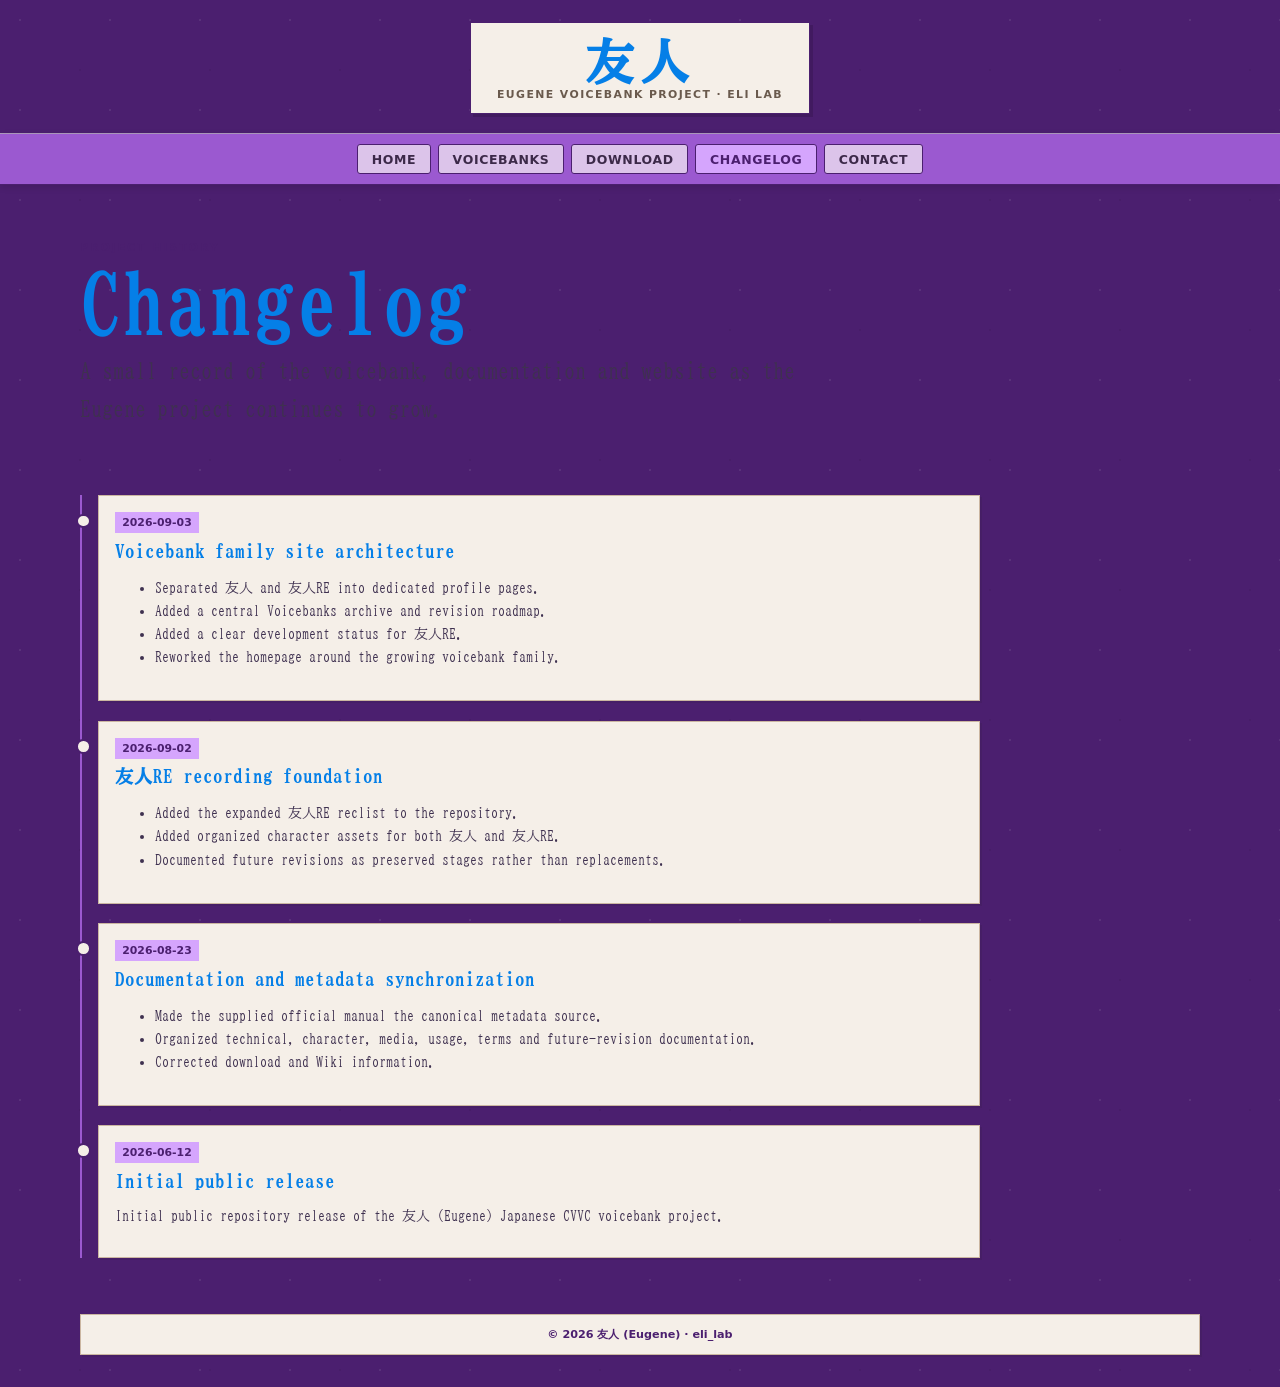
==== commit fa4e6cfa: "Document new 友人RE family site architecture in changelog" ====
--- a/changelog.html
+++ b/changelog.html
@@ -1,6 +1,11 @@
 <!DOCTYPE html>
-<html lang="ja">
-<head><meta charset="UTF-8" /><meta name="viewport" content="width=device-width, initial-scale=1.0" /><meta name="description" content="Changelog for the 友人 (Eugene) Japanese CVVC UTAU voicebank repository." /><title>Changelog — 友人 (Eugene)</title><link rel="stylesheet" href="style.css" /><link rel="stylesheet" href="style-fixes.css" /><link rel="preconnect" href="https://fonts.googleapis.com"><link rel="preconnect" href="https://fonts.gstatic.com" crossorigin><link href="https://fonts.googleapis.com/css2?family=BIZ+UDMincho&display=swap" rel="stylesheet"></head>
-<body><header class="site-header"><div class="site-header-inner"><div class="site-title-block"><a href="index.html" class="site-title-link">友人<span class="site-subtitle">Japanese CVVC UTAU voicebank by Ilya Minin (Eli)</span></a></div></div></header><nav><a href="download.html">Download</a><a href="info.html">Info</a><a href="changelog.html" class="active">Changelog</a><a href="contact.html">Contact</a></nav>
-<main><h2>Changelog</h2><section class="timeline-section"><div class="timeline-block"><div class="timeline"><div class="timeline-item"><div class="timeline-date">2026-08-23</div><div class="timeline-content"><h3>Website Compatibility Fixes</h3><ul><li>Restored layout behavior shared with the working Iirai template.</li><li>Added a compatibility stylesheet for global box sizing, overflow handling, and audio controls.</li><li>Corrected the Eugene audio-player CSS gradient.</li></ul></div></div><div class="timeline-item"><div class="timeline-date">2026-08-23</div><div class="timeline-content"><h3>Documentation and Metadata Synchronization</h3><ul><li>Made the supplied official manual the canonical metadata source.</li><li>Corrected pitch, encoding, genre, range, credits, and technical information.</li><li>Organized documentation for technical, character, media, usage, terms, and future revisions.</li><li>Corrected the 友人 UTAU Wiki link and official download information.</li></ul></div></div><div class="timeline-item"><div class="timeline-date">2026-06-12</div><div class="timeline-content"><h3>Initial Public Release</h3><p>Initial public repository release of the 友人 (Eugene) Japanese CVVC voicebank project.</p></div></div></div></div></section></main>
-<footer><div class="footer_container"><div class="copyright"><p>© 2026 友人 (Eugene) | eli_lab</p></div></div></footer></body></html>
+<html lang="en">
+<head><meta charset="UTF-8" /><meta name="viewport" content="width=device-width, initial-scale=1.0" /><meta name="description" content="Changelog for the 友人 Eugene UTAU voicebank project and website." /><title>Changelog — 友人 Eugene</title><link rel="stylesheet" href="style.css" /><link rel="stylesheet" href="style-fixes.css" /><link rel="preconnect" href="https://fonts.googleapis.com" /><link rel="preconnect" href="https://fonts.gstatic.com" crossorigin /><link href="https://fonts.googleapis.com/css2?family=BIZ+UDMincho&display=swap" rel="stylesheet" /></head>
+<body><header class="site-header"><div class="site-header-inner"><a href="index.html" class="site-title-link">友人 <span class="site-subtitle">EUGENE VOICEBANK PROJECT · ELI LAB</span></a></div></header><nav aria-label="Main navigation"><a href="index.html">Home</a><a href="info.html">Voicebanks</a><a href="download.html">Download</a><a href="changelog.html" class="active">Changelog</a><a href="contact.html">Contact</a></nav>
+<main><section class="page-intro"><p class="eyebrow">PROJECT HISTORY</p><h1>Changelog</h1><p class="lead">A small record of the voicebank, documentation and website as the Eugene project continues to grow.</p></section><section class="timeline-section"><div class="timeline">
+<div class="timeline-item"><div class="timeline-date">2026-09-03</div><div class="timeline-content"><h3>Voicebank family site architecture</h3><ul><li>Separated 友人 and 友人RE into dedicated profile pages.</li><li>Added a central Voicebanks archive and revision roadmap.</li><li>Added a clear development status for 友人RE.</li><li>Reworked the homepage around the growing voicebank family.</li></ul></div></div>
+<div class="timeline-item"><div class="timeline-date">2026-09-02</div><div class="timeline-content"><h3>友人RE recording foundation</h3><ul><li>Added the expanded 友人RE reclist to the repository.</li><li>Added organized character assets for both 友人 and 友人RE.</li><li>Documented future revisions as preserved stages rather than replacements.</li></ul></div></div>
+<div class="timeline-item"><div class="timeline-date">2026-08-23</div><div class="timeline-content"><h3>Documentation and metadata synchronization</h3><ul><li>Made the supplied official manual the canonical metadata source.</li><li>Organized technical, character, media, usage, terms and future-revision documentation.</li><li>Corrected download and Wiki information.</li></ul></div></div>
+<div class="timeline-item"><div class="timeline-date">2026-06-12</div><div class="timeline-content"><h3>Initial public release</h3><p>Initial public repository release of the 友人 (Eugene) Japanese CVVC voicebank project.</p></div></div>
+</div></section></main>
+<footer><div class="footer_container"><p>© 2026 友人 (Eugene) · eli_lab</p></div></footer></body></html>
--- a/style.css
+++ b/style.css
@@ -1,868 +1,60 @@
 :root {
-    /* Primary Colors */
-    --color-bg-primary: #4b1f6f;
-    --color-bg-secondary: #9b59d0;
-    --color-bg-light: #ffff;
-    --color-text-primary: #057fe7;
-    --color-text-main: #d5a5fd;
-    --color-text-secondary: #4b1f6f;
-    --color-text-muted: #6a5a4d;
-
-    /* Accent Colors (Eugene theme) */
-    --color-accent-primary: #9b59d0;
-    --color-accent-secondary: #4b1f6f;
-    --color-accent-gradient: linear-gradient(135deg, var(--color-accent-primary), var(--color-accent-secondary));
-    --color-accent-inside: #f7f1ea;
-
-    /* Other Colors (Other theme) */
-    --color-other-blue-primary: #a1c1e0;
-    --color-other-blue-secondary: #85a1d4;
-    --color-other-gradient-blue: linear-gradient(135deg, var(--color-other-blue-secondary), var(--color-other-blue-primary));
-
-
-    /* Borders & Shadows */
-    --color-border-light: #ece4dd;
-    --color-border-hover: var(--color-accent-primary);
-    --color-shadow-light: rgba(0, 0, 0, 0.06);
-    --color-shadow-medium: rgba(0, 0, 0, 0.12);
-
-    /* Hover States */
-    --color-hover-bg: #f8f3ed;
-    --color-hover-border: var(--color-accent-primary);
-
-    /* Typography */
-    --font-family-base: system-ui, -apple-system, BlinkMacSystemFont, "Segoe UI", sans-serif;
-
-    /* Spacing */
-    --spacing-xs: 0.25rem;
-    --spacing-sm: 0.5rem;
-    --spacing-md: 1rem;
-    --spacing-lg: 1.5rem;
-    --spacing-xl: 2rem;
-
-    /* Border Radius */
-    --radius-sm: 6px;
-    --radius-md: 12px;
-    --radius-lg: 14px;
-    --radius-xl: 16px;
-    --radius-full: 999px;
-
-    /* Shadows */
-    --shadow-sm: 0 4px 12px var(--color-shadow-light);
-    --shadow-md: 0 8px 20px var(--color-shadow-medium);
-    --shadow-lg: 0 12px 32px var(--color-shadow-medium);
-
-    /* Fonts */
-    --font-display: "Hiragino Maru Gothic ProN", "Yu Mincho", "Noto Serif JP", sans-serif;
-    --font-body: "BIZ UDMincho", system-ui, sans-serif;
-
-
-    /* Paper */
-    --paper-noise:
-        radial-gradient(circle at 23px 23px, rgba(0, 0, 0, 0.03) 1px, transparent 0),
-        radial-gradient(circle at 73px 73px, rgba(0, 0, 0, 0.02) 1px, transparent 0),
-        radial-gradient(circle at 43px 93px, rgba(255, 255, 255, 0.8) 1px, transparent 0);
-    --paper-color: #f5efe8;
+  --purple-deep: #4b1f6f;
+  --purple: #9b59d0;
+  --purple-soft: #d5a5fd;
+  --blue: #057fe7;
+  --ink: #3f3150;
+  --muted: #6a5a4d;
+  --paper: #f5efe8;
+  --paper-light: #fffdf9;
+  --paper-shadow: rgba(45, 27, 55, .14);
+  --paper-line: #cbb6a1;
+  --max: 1120px;
+  --serif: "BIZ UDMincho", "Yu Mincho", "Hiragino Mincho ProN", Georgia, serif;
+  --sans: system-ui, -apple-system, BlinkMacSystemFont, "Segoe UI", sans-serif;
 }
-
-/* Base layout */
-body {
-    font-family: var(--font-body);
-    margin: 0;
-    padding: 0;
-    background-color: var(--color-bg-primary);
-    background-image: url("https://www.transparenttextures.com/patterns/beige-paper.png");
-}
-
-/* Paper cards use same texture */
-main,
-.download-link,
-.wiki-button,
-.wiki-infobox,
-.audio-preview,
-.footer_container,
-.info-box,
-.contact-card .timeline-date,
-.site-title-block {
-    background-color: var(--color-bg-light);
-    background-image: url("https://www.transparenttextures.com/patterns/whitey.png");
-    box-shadow: 0 2px 8px rgba(0, 0, 0, 0.08);
-}
-
-.biz-udmincho-regular {
-    font-family: "BIZ UDMincho", serif;
-    font-weight: 400;
-    font-style: normal;
-}
-
-
-header {
-    padding: 1.5rem 1rem 0.75rem;
-    text-align: center;
-}
-
-header h1 {
-    margin: 0;
-    font-size: 1.4rem;
-    font-weight: 500;
-    letter-spacing: 0.06em;
-}
-
-.site-header {
-    padding: 1.6rem 1.25rem 1.8rem;
-    border-bottom: 1px solid var(--color-text-main);
-    color: var(--color-text-primary);
-}
-
-.site-header-inner {
-    max-width: 900px;
-    margin: 0 auto;
-    display: flex;
-    justify-content: center;
-}
-
-/* The label “plate” */
-.site-title-block {
-    position: relative;
-    padding: 0.8rem 1.8rem;
-    background-color: var(--color-bg-light);
-    background-image: url("https://www.transparenttextures.com/patterns/beige-paper.png");
-    border-radius: 6px;
-    border: 1px solid var(--color-bg-primary);
-    display: flex;
-    flex-direction: column;
-    align-items: center;
-    justify-content: center;
-    text-align: center;
-    gap: 0.2rem;
-}
-
-.site-title-block h1 {
-    margin: 0;
-    font-size: 1.5rem;
-    font-weight: 500;
-    letter-spacing: 0.06em;
-    font-family: var(--font-display);
-}
-
-.site-subtitle {
-    font-size: 0.8rem;
-    color: var(--color-text-muted);
-    font-family: var(--font-body);
-}
-
-.site-title-link {
-    display: flex;
-    flex-direction: column;
-    align-items: center;
-    justify-content: center;
-    margin: 0;
-    font-family: var(--font-body);
-    font-size: 2.5rem;
-    font-weight: 800;
-    letter-spacing: 0.06em;
-    text-decoration: none;
-    color: inherit;
-    gap: 0.1rem;
-    text-align: center;
-}
-
-
-.site-title-link .site-subtitle {
-    font-size: 0.8rem;
-    font-weight: 500;
-    color: var(--color-text-muted);
-}
-
-
-.site-portrait {
-    display: flex;
-    justify-content: center;
-}
-
-.site-portrait img {
-    display: block;
-    width: 600px;
-    height: 600px;
-    border-radius: 14px;
-    object-fit: cover;
-}
-
-
-@media (max-width: 700px) {
-    .site-header-inner {
-        flex-direction: column;
-        align-items: flex-start;
-    }
-
-    .site-portrait img {
-        width: 300px;
-        height: 300px;
-    }
-}
-
-
-/* Simple top nav */
-
-nav {
-    display: flex;
-    justify-content: center;
-    gap: 0.75rem;
-    padding: 0.75rem 1rem 1.25rem;
-    border-bottom: 1px solid #e5ded7;
-    background: var(--color-bg-secondary);
-    background-image: url("https://www.transparenttextures.com/patterns/whitey.png");
-}
-
-nav a {
-    text-decoration: none;
-    font-size: 1rem;
-    color: #555;
-    padding: 0.35rem 0.9rem;
-    border-radius: 4px;
-    border: 1px solid black;
-    font-weight: 500;
-    letter-spacing: normal;
-    text-transform: uppercase;
-    font-family: var(--font-body);
-    transition: all 0.18s ease-out;
-}
-
-nav a:hover {
-    background: rgba(248, 244, 237, 0.6);
-    border-color: var(--color-bg-secondary);
-    color: var(--color-text-primary);
-}
-
-nav a.active {
-    background: var(--color-text-main);
-    color: var(--color-text-secondary);
-    border-color: var(--color-text-secondary);
-    background-image: url("https://www.transparenttextures.com/patterns/whitey.png");
-}
-
-/* Main content */
-
-main {
-    max-width: 880px;
-    margin: 2rem auto 3rem;
-    padding: 0 1.25rem;
-}
-
-section {
-    margin-bottom: 2.5rem;
-}
-
-h2 {
-    font-family: var(--font-body);
-    font-size: 4.167rem;
-    font-weight: 800;
-    letter-spacing: 0.12em;
-    text-transform: uppercase;
-    margin: 0 0 1rem;
-    color: var(--color-text-primary);
-}
-
-/* Carousel*/
-
-.art-carousel {
-    max-width: 800px;
-    margin: 2rem auto;
-    position: relative;
-}
-
-.carousel-container {
-    overflow: hidden;
-    border-radius: 20px;
-}
-
-.carousel-track {
-    display: flex;
-    transition: transform 0.4s ease-out;
-    height: 500px;
-}
-
-.art-slide {
-    flex: 0 0 100%;
-    display: flex;
-    align-items: center;
-    justify-content: center;
-    padding: 1.5rem;
-    /* background: var(--color-bg-secondary); */
-}
-
-.art-slide img {
-    max-width: 100%;
-    max-height: 100%;
-    width: auto;
-    height: auto;
-    object-fit: contain;
-}
-
-.carousel-nav {
-    display: flex;
-    justify-content: center;
-    gap: 1rem;
-    margin-top: 1rem;
-}
-
-.carousel-btn {
-    width: 48px;
-    height: 48px;
-    border: 2px solid #ece4dd;
-    background: var(--color-bg-secondary);
-    color: var(--color-text-primary);
-    border-radius: 50%;
-    font-size: 1.2rem;
-    font-weight: 500;
-    cursor: pointer;
-    transition: all 0.2s ease-out;
-    display: flex;
-    align-items: center;
-    justify-content: center;
-}
-
-.carousel-btn:hover {
-    background: var(--color-hover-bg);
-    border-color: var(--color-accent-primary);
-    color: #444;
-    transform: scale(1.1);
-}
-
-/* Indicators */
-.carousel-indicators {
-    display: flex;
-    justify-content: center;
-    gap: 0.5rem;
-    margin-top: 1rem;
-}
-
-.carousel-indicator {
-    width: 10px;
-    height: 10px;
-    border-radius: 50%;
-    background: #ddd;
-    cursor: pointer;
-    transition: background 0.2s;
-}
-
-.carousel-indicator.active {
-    background: var(--color-accent-primary);
-}
-
-
-
-/* Generic soft box for terms / description */
-.terms,
-.info-box {
-    /* background: var(--color-text-main); */
-    border-radius: 12px;
-    padding: 1.25rem 1.4rem;
-    border: 1px solid var(--color-bg-primary);
-    margin: 1.25rem 0;
-}
-
-.terms h2,
-.terms h3,
-.info-box h3 {
-    margin-top: 0;
-    margin-bottom: 0.6rem;
-    font-size: 1.833rem;
-    font-weight: 500;
-    letter-spacing: normal;
-    text-transform: uppercase;
-    color: var(--color-text-primary);
-}
-
-.terms ul,
-.info-box ul {
-    margin: 0.4rem 0 0;
-    padding-left: 1.1rem;
-    font-size: 0.9rem;
-}
-
-.terms li,
-.info-box li {
-    margin-bottom: 0.3rem;
-}
-
-p {
-    font-size: 1.5rem;
-    line-height: 1.7;
-    letter-spacing: normal;
-    margin: 0.2rem 0 0.4rem;
-    color: var(--color-text-secondary);
-}
-
-/* Layout of profile + infobox */
-
-.wiki-infobox {
-    box-sizing: border-box;
-    /* background: var(--color-bg-secondary); */
-    border-radius: 12px;
-    border: 1px solid var(--color-bg-secondary);
-    padding: 1rem 1.1rem;
-    font-size: 0.85rem;
-    width: 260px;
-    max-width: 40%;
-    float: right;
-    margin: 0 0 1.5rem 1.5rem;
-}
-
-.wiki-infobox-image {
-    text-align: center;
-    margin-bottom: 0.75rem;
-}
-
-.wiki-infobox-image img {
-    max-width: 100%;
-    height: auto;
-    border-radius: 10px;
-}
-
-.wiki-infobox dl {
-    margin: 0;
-}
-
-.wiki-infobox dl>div {
-    display: flex;
-    justify-content: space-between;
-    gap: 0.5rem;
-    margin-bottom: 0.25rem;
-}
-
-.wiki-infobox dt {
-    font-weight: 500;
-    color: var(--color-accent-secondary);
-    white-space: nowrap;
-}
-
-.wiki-infobox dd {
-    margin: 0;
-    color: var(--color-text-muted);
-    text-align: right;
-}
-
-/* “Wiki section” accent simplified */
-
-.wiki-section {
-    border-left: 2px solid var(--color-accent-primary);
-    padding-left: 0.9rem;
-    font-size: 0.9rem;
-}
-
-.video-container {
-    position: relative;
-    width: 100%;
-    max-width: 640px;
-    margin: 2rem auto 0;
-    border-radius: 12px;
-    overflow: hidden;
-    background: #000;
-}
-
-.video-wrapper {
-    position: relative;
-    padding-bottom: 56.25%;
-    height: 0;
-}
-
-.video-container iframe {
-    position: absolute;
-    inset: 0;
-    width: 100%;
-    height: 100%;
-    border: 0;
-}
-
-footer {
-    text-align: center;
-    padding: 0.5rem 1rem 1rem;
-    font-size: 0.8rem;
-    justify-items: center;
-    color: var(--color-text-main);
-    font-weight: 800;
-}
-
-.footer_container {
-    background-color: white;
-    border: 2px solid var(--color-text-main);
-}
-
-
-
-@media (max-width: 900px) {
-    main {
-        padding: 0 1rem;
-    }
-
-    .wiki-infobox {
-        float: none;
-        width: 100%;
-        max-width: 100%;
-        margin: 1.5rem 0;
-    }
-}
-
-.download-list {
-    display: flex;
-    flex-direction: column;
-    gap: 0.75rem;
-    margin-top: 1.2rem;
-}
-
-.download-link {
-    display: flex;
-    flex-direction: column;
-    align-items: flex-start;
-    gap: 0.2rem;
-    padding: 0.9rem 1.1rem;
-    border-radius: 6px;
-    /* sharper corners */
-    text-decoration: none;
-    background: rgba(248, 244, 237, 0.95);
-    border: 1px solid #cbb6a1;
-    /* manual paper edge */
-    color: var(--color-text-primary);
-    font-family: var(--font-body);
-    transition: all 0.18s ease-out;
-    box-shadow: 0 1px 4px rgba(0, 0, 0, 0.08);
-}
-
-.download-link:hover {
-    background: var(--color-accent-inside);
-    border-color: #b36b32;
-    /* orange accent */
-    transform: translateY(-1px);
-    box-shadow: 0 4px 12px rgba(179, 107, 50, 0.15);
-}
-
-.download-label {
-    font-size: 0.88rem;
-    font-weight: 500;
-    letter-spacing: 0.06em;
-    /* tighter spacing */
-    text-transform: uppercase;
-}
-
-.download-meta {
-    font-size: 0.75rem;
-    color: #5a4a3e;
-    font-weight: 400;
-}
-
-@media (max-width: 600px) {
-    .download-link {
-        padding: 0.75rem 0.9rem;
-    }
-}
-
-/* Hide scrollbar for Chrome, Safari, Edge, Opera */
-html::-webkit-scrollbar,
-body::-webkit-scrollbar {
-    display: none;
-}
-
-/* Hide scrollbar for Firefox */
-html,
-body {
-    scrollbar-width: none;
-}
-
-/* Hide scrollbar for IE/Edge (older versions) */
-html,
-body {
-    -ms-overflow-style: none;
-}
-
-.audio-preview {
-    display: flex;
-    flex-direction: column;
-    gap: 1.8rem;
-    margin: 2rem 0;
-    padding: 1.5rem;
-    background: var(--color-text-main);
-    border-radius: 16px;
-    border: 1px solid var(--color-bg-primary);
-}
-
-.audio-preview>p {
-    margin: 0;
-    font-size: 0.95rem;
-    font-weight: 500;
-    letter-spacing: 0.04em;
-    color: var(--color-text-secondary);
-}
-
-.audio-preview audio {
-    display: block;
-    width: 100%;
-    max-width: 480px;
-    margin: 0.6rem auto 0;
-    height: 48px;
-    outline: none;
-}
-
-.audio-preview audio::-webkit-media-controls-panel {
-    border-radius: 12px;
-    background: linear-gradient(145deg, #var(--color-bg-primary), #f4ede5);
-    border: 1px solid #e8d9c9;
-}
-
-.audio-preview audio::-webkit-media-controls-play-button,
-.audio-preview audio::-webkit-media-controls-volume-slider,
-.audio-preview audio::-webkit-media-controls-current-time-display,
-.audio-preview audio::-webkit-media-controls-time-remaining-display {
-    border-radius: 6px;
-}
-
-@media (max-width: 600px) {
-    .audio-preview {
-        padding: 1.2rem;
-        margin: 1.5rem 0;
-    }
-
-    .audio-preview audio {
-        max-width: 100%;
-    }
-}
-
-.wiki-button {
-    display: inline-flex;
-    align-items: center;
-    justify-content: center;
-    padding: 0.75rem 1.4rem;
-    margin: 1rem auto 0;
-    background: var(--color-text-main);
-    color: var(--color-text-secondary);
-    text-decoration: none;
-    font-size: 0.82rem;
-    font-weight: 500;
-    letter-spacing: 0.08em;
-    text-transform: uppercase;
-    border-radius: 6px;
-    border: 1px solid var(--color-text-muted);
-    transition: all 0.18s ease-out;
-    box-shadow: 0 1px 4px rgba(0, 0, 0, 0.08);
-    font-family: var(--font-body);
-}
-
-.wiki-button:hover {
-    background: var(--color-accent-inside);
-    border-color: var(--color-text-muted);
-    color: var(--color-text-muted);
-    transform: translateY(-1px);
-    box-shadow: 0 4px 12px rgba(179, 107, 50, 0.15);
-}
-
-.wiki-button:active {
-    transform: translateY(0);
-    box-shadow: 0 2px 8px rgba(0, 0, 0, 0.08);
-}
-
-/* Contacts*/
-
-.contact-grid {
-    display: grid;
-    gap: 1rem;
-    margin-top: 1.5rem;
-}
-
-.contact-card {
-    display: flex;
-    align-items: center;
-    gap: 1rem;
-    padding: 1.2rem;
-    /* background: var(--color-bg-secondary); */
-    border-radius: 14px;
-    border: 1px solid var(--color-bg-secondary);
-    text-decoration: none;
-    color: inherit;
-    transition: all 0.2s ease-out;
-    box-shadow: 0 4px 12px rgba(0, 0, 0, 0.06);
-}
-
-.contact-card:hover {
-    background: var(--color-hover-bg);
-    border-color: var(--color-accent-primary);
-    transform: translateY(-2px);
-    box-shadow: 0 12px 24px rgba(0, 0, 0, 0.12);
-}
-
-.contact-avatar {
-    width: 92px;
-    height: 56px;
-    border-radius: 12px;
-    border: 1px solid var(--color-bg-secondary);
-    /* background: var(--color-other-gradient-blue); */
-    display: flex;
-    align-items: center;
-    justify-content: center;
-    font-weight: 600;
-    color: var(--color-bg-secondary);
-    font-size: 0.75rem;
-    line-height: 1.1;
-    text-align: center;
-    padding: 0 2px;
-    flex-shrink: 0;
-    white-space: nowrap;
-    overflow: hidden;
-    text-overflow: ellipsis;
-}
-
-
-
-.contact-info h3 {
-    margin: 0 0 0.2rem;
-    font-size: 1rem;
-    font-weight: 500;
-    color: var(--color-text-primary);
-}
-
-.contact-info p {
-    margin: 0;
-    font-size: 0.85rem;
-    color: var(--color-text-muted);
-}
-
-@media (max-width: 600px) {
-    .contact-grid {
-        gap: 0.8rem;
-        margin-top: 1.2rem;
-    }
-
-    .contact-card {
-        padding: 1rem 1.1rem;
-        flex-direction: column;
-        text-align: center;
-        gap: 0.8rem;
-    }
-
-    .contact-avatar {
-        width: 92px;
-        height: 68px;
-        font-size: 0.85rem;
-        border-radius: 14px;
-    }
-
-    .contact-info h3 {
-        font-size: 0.95rem;
-    }
-
-    .contact-info p {
-        font-size: 0.8rem;
-    }
-}
-
-/* Log*/
-
-.timeline-section {
-    max-width: 800px;
-    margin: 0 auto 3rem;
-}
-
-.timeline-block {
-    margin-bottom: 4rem;
-}
-
-.timeline-block h2 {
-    font-size: 1.1rem;
-    letter-spacing: normal;
-    color: var(--color-text-secondary);
-    margin-bottom: 1.5rem;
-}
-
-.timeline {
-    position: relative;
-    padding-left: 2rem;
-}
-
-.timeline::before {
-    content: '';
-    position: absolute;
-    left: 1.2rem;
-    top: 0;
-    bottom: 0;
-    width: 2px;
-    background: linear-gradient(to bottom, var(--color-border-light), var(--color-accent-primary));
-}
-
-.timeline-item {
-    position: relative;
-    margin-bottom: 2.5rem;
-}
-
-.timeline-date {
-    position: absolute;
-    left: -5.6rem;
-    top: 0.2rem;
-    width: 5rem;
-    font-size: 0.8rem;
-    font-weight: 600;
-    color: var(--color-text-secondary);
-    text-align: center;
-    /* background: var(--color-text-main); */
-    border-radius: 10%;
-    height: 2rem;
-    display: flex;
-    align-items: center;
-    justify-content: center;
-    border: 2px solid var(--color-text-secondary);
-}
-
-.timeline-content {
-    /* background: var(--color-bg-secondary); */
-    padding: 1.3rem;
-    border-radius: 14px;
-    border: 1px solid var(--color-text-secondary);
-    box-shadow: 0 4px 12px rgba(0, 0, 0, 0.06);
-    transition: all 0.2s ease-out;
-    position: relative;
-}
-
-.timeline-content:hover {
-    transform: translateX(4px);
-    box-shadow: 0 8px 20px rgba(0, 0, 0, 0.12);
-    border-color: var(--color-accent-primary);
-}
-
-.timeline-content h3 {
-    margin: 0 0 0.8rem;
-    font-size: 0.95rem;
-    font-weight: 500;
-    color: var(--color-text-primary);
-}
-
-.timeline-content p,
-.timeline-content ul {
-    margin: 0;
-    font-size: 0.9rem;
-    color: var(--color-text-secondary);
-    line-height: 1.6;
-}
-
-.timeline-content ul {
-    padding-left: 1.2rem;
-}
-
-.timeline-content li {
-    margin-bottom: 0.3rem;
-}
-
-@media (max-width: 600px) {
-    .timeline-item {
-        flex-direction: column;
-        align-items: flex-start;
-    }
-
-    .timeline-date {
-        position: static;
-        width: 5.2rem;
-        height: 2.2rem;
-        margin-bottom: 0.5rem;
-    }
-
-    .timeline::before {
-        left: 0.7rem;
-    }
-}+* { box-sizing: border-box; }
+html { scroll-behavior: smooth; }
+body { margin: 0; min-height: 100vh; color: var(--ink); font-family: var(--serif); background-color: var(--purple-deep); background-image: radial-gradient(circle at 20px 20px, rgba(255,255,255,.08) 1px, transparent 1.5px), radial-gradient(circle at 80px 70px, rgba(0,0,0,.06) 1px, transparent 1.5px), url("https://www.transparenttextures.com/patterns/beige-paper.png"); background-size: 90px 90px, 130px 130px, auto; }
+a { color: var(--purple-deep); } a:hover { color: var(--blue); } img { max-width: 100%; }
+.site-header { padding: 1.4rem 1rem 1.2rem; text-align: center; border-bottom: 1px solid rgba(255,255,255,.55); }
+.site-header-inner { max-width: var(--max); margin: 0 auto; }
+.site-title-link { display: inline-flex; flex-direction: column; align-items: center; gap: .2rem; padding: .75rem 1.6rem; color: var(--blue); text-decoration: none; font-size: clamp(2rem, 6vw, 3.2rem); font-weight: 800; letter-spacing: .08em; line-height: 1; background-color: var(--paper); background-image: url("https://www.transparenttextures.com/patterns/beige-paper.png"); border: 1px solid var(--purple-deep); box-shadow: 3px 3px 0 rgba(20,10,30,.18); }
+.site-subtitle { font-family: var(--sans); color: var(--muted); font-size: .68rem; font-weight: 600; letter-spacing: .13em; }
+nav { position: sticky; top: 0; z-index: 20; display: flex; justify-content: center; flex-wrap: wrap; gap: .45rem; padding: .65rem 1rem; background-color: var(--purple); background-image: url("https://www.transparenttextures.com/patterns/whitey.png"); border-bottom: 1px solid var(--purple-deep); box-shadow: 0 2px 7px rgba(0,0,0,.12); }
+nav a { display: inline-block; padding: .4rem .85rem; color: #3c2949; border: 1px solid #4b1f6f; border-radius: 3px; text-decoration: none; font-family: var(--sans); font-size: .78rem; font-weight: 650; letter-spacing: .05em; text-transform: uppercase; background: rgba(255,253,249,.65); transition: transform .15s ease, background .15s ease; }
+nav a:hover { color: var(--purple-deep); background: var(--paper-light); transform: translateY(-1px); } nav a.active { background: var(--purple-soft); color: var(--purple-deep); }
+main { width: min(calc(100% - 2rem), var(--max)); margin: 2rem auto 3.5rem; } section { margin-bottom: 2.2rem; }
+.home-hero, .voice-hero { display: grid; grid-template-columns: minmax(0, 1.1fr) minmax(260px, .9fr); align-items: center; gap: clamp(1.5rem, 5vw, 4rem); padding: clamp(1.25rem, 4vw, 3rem); background-color: var(--paper); background-image: url("https://www.transparenttextures.com/patterns/whitey.png"); border: 1px solid var(--paper-line); box-shadow: 7px 8px 0 var(--paper-shadow); }
+.home-hero-art, .voice-hero-art { text-align: center; } .home-hero-art img, .voice-hero-art img { display: block; width: min(100%, 430px); max-height: 560px; margin: 0 auto; object-fit: contain; filter: drop-shadow(4px 5px 0 rgba(60,30,80,.13)); }
+.home-hero h1, .voice-hero h1, .page-intro h1 { margin: .1rem 0 1rem; color: var(--blue); font-size: clamp(2.5rem, 7vw, 5.2rem); line-height: .98; letter-spacing: .015em; }
+.home-hero h1 em { color: var(--purple-deep); font-style: normal; } .voice-hero h1 span { display: block; font-size: .45em; color: var(--purple-deep); letter-spacing: .12em; }
+.lead, .section-lead { max-width: 720px; margin: 0 0 1.2rem; font-size: clamp(1.05rem, 2vw, 1.35rem); line-height: 1.75; }
+.eyebrow { margin: 0 0 .55rem; color: var(--purple-deep); font-family: var(--sans); font-size: .7rem; font-weight: 800; letter-spacing: .16em; text-transform: uppercase; }
+.button-row { display: flex; flex-wrap: wrap; gap: .6rem; margin-top: 1.1rem; } .button, .text-link { display: inline-block; padding: .62rem .9rem; border: 1px solid var(--purple-deep); border-radius: 3px; text-decoration: none; font-family: var(--sans); font-size: .78rem; font-weight: 750; background: var(--purple-soft); color: var(--purple-deep); box-shadow: 2px 2px 0 rgba(75,31,111,.12); }
+.button:hover, .text-link:hover { color: var(--purple-deep); transform: translateY(-1px); } .button-quiet { background: var(--paper-light); } .text-link { border: 0; padding: .25rem 0; background: transparent; box-shadow: none; }
+.section-heading { display: flex; align-items: baseline; gap: .7rem; margin-bottom: 1rem; border-bottom: 1px solid var(--paper-line); } .section-heading > span { color: var(--purple); font-family: var(--sans); font-size: .7rem; font-weight: 800; letter-spacing: .1em; }
+.section-heading h2 { margin: 0 0 .45rem; color: var(--blue); font-size: clamp(1.65rem, 4vw, 2.5rem); letter-spacing: .04em; }
+.paper-section { padding: clamp(1.15rem, 3vw, 2rem); background-color: var(--paper); background-image: url("https://www.transparenttextures.com/patterns/beige-paper.png"); border: 1px solid var(--paper-line); box-shadow: 3px 4px 0 var(--paper-shadow); }
+.paper-section p { font-size: 1rem; line-height: 1.8; } .small-note { color: var(--muted); font-size: .82rem !important; }
+.voice-card-grid { display: grid; grid-template-columns: repeat(2, minmax(0, 1fr)); gap: 1.2rem; }
+.voice-card { display: grid; grid-template-columns: 150px minmax(0, 1fr); gap: 1.1rem; align-items: center; padding: 1rem; background: var(--paper-light); background-image: url("https://www.transparenttextures.com/patterns/whitey.png"); border: 1px solid var(--paper-line); box-shadow: 4px 4px 0 var(--paper-shadow); }
+.voice-card-art { align-self: stretch; display: flex; align-items: center; justify-content: center; overflow: hidden; } .voice-card-art img { width: 100%; height: 210px; object-fit: contain; }
+.voice-card-body h2, .voice-card-body h3 { margin: .1rem 0 .5rem; color: var(--blue); font-size: clamp(1.7rem, 4vw, 2.3rem); } .voice-card-body h2 small, .voice-card-body h3 small { display: block; color: var(--purple-deep); font-size: .42em; font-weight: 500; letter-spacing: .06em; } .voice-card-body p:not(.eyebrow) { line-height: 1.65; font-size: .93rem; }
+.mini-spec, .profile-list { margin: 1rem 0; } .mini-spec div, .profile-list div { display: flex; justify-content: space-between; gap: 1rem; padding: .38rem 0; border-bottom: 1px dotted #cbb6a1; } .mini-spec dt, .profile-list dt { color: var(--muted); font-family: var(--sans); font-size: .68rem; font-weight: 700; text-transform: uppercase; } .mini-spec dd, .profile-list dd { margin: 0; text-align: right; font-size: .84rem; }
+.family-switcher { display: flex; flex-wrap: wrap; gap: .6rem; margin-bottom: 1rem; } .family-tab { display: flex; flex-direction: column; min-width: 145px; padding: .55rem .8rem; border: 1px solid var(--paper-line); background: var(--paper); text-decoration: none; box-shadow: 2px 2px 0 var(--paper-shadow); } .family-tab strong { color: var(--blue); font-size: 1.15rem; } .family-tab span { color: var(--muted); font-family: var(--sans); font-size: .65rem; text-transform: uppercase; letter-spacing: .08em; } .family-tab.active { border-color: var(--purple-deep); background: var(--purple-soft); }
+.profile-grid, .home-split, .two-column { display: grid; grid-template-columns: repeat(2, minmax(0, 1fr)); gap: 1.2rem; } .profile-grid > .paper-section { margin: 0; }
+.audio-grid { display: grid; grid-template-columns: repeat(2, minmax(0,1fr)); gap: .9rem; } .audio-card { padding: .85rem 1rem; background: rgba(255,253,249,.72); border: 1px solid var(--paper-line); } .audio-card strong, .audio-card span { display: block; } .audio-card strong { color: var(--purple-deep); font-size: 1.05rem; } .audio-card span { color: var(--muted); font-family: var(--sans); font-size: .68rem; margin-bottom: .55rem; } audio { width: 100%; max-width: 100%; }
+.large-quote, .quote-card { margin: 0; padding: 1.2rem; border-left: 3px solid var(--purple); background: rgba(255,253,249,.6); } .large-quote { font-size: 1.3rem; line-height: 1.6; } .quote-card p { margin: 0 0 .45rem; font-size: 1.35rem; font-style: italic; } .quote-card span { color: var(--muted); font-family: var(--sans); font-size: .7rem; }
+.hand-list { padding-left: 1.25rem; } .hand-list li { margin: .5rem 0; line-height: 1.6; } .credits-grid { display: grid; grid-template-columns: repeat(3, minmax(0,1fr)); gap: .8rem; } .credits-grid p { margin: 0; padding: .75rem; border: 1px dotted var(--paper-line); }
+.page-intro { padding: 1.5rem 0 .8rem; } .page-intro h1 { margin-bottom: .5rem; }
+.tag-cloud { display: flex; flex-wrap: wrap; gap: .45rem; } .tag-cloud span, .status-badge { display: inline-block; padding: .42rem .62rem; border: 1px solid var(--paper-line); background: rgba(255,253,249,.75); font-family: var(--sans); font-size: .7rem; font-weight: 700; letter-spacing: .02em; } .status-badge { margin-top: 1rem; color: var(--purple-deep); background: var(--purple-soft); border-color: var(--purple-deep); }
+.expression-grid { display: grid; grid-template-columns: repeat(3, minmax(0,1fr)); gap: .7rem; margin-top: 1rem; } .expression-grid div { padding: .8rem; border: 1px dotted var(--paper-line); background: rgba(255,253,249,.55); } .expression-grid b, .expression-grid span { display: block; } .expression-grid b { color: var(--purple-deep); font-size: .8rem; } .expression-grid span { margin-top: .25rem; color: var(--muted); font-family: var(--sans); font-size: .68rem; line-height: 1.5; }
+.revision-timeline { display: grid; grid-template-columns: repeat(4, minmax(0,1fr)); gap: .65rem; } .revision { position: relative; min-height: 88px; padding: .75rem; border: 1px solid var(--paper-line); background: rgba(255,253,249,.65); } .revision::after { content: "→"; position: absolute; right: -.55rem; top: 50%; transform: translateY(-50%); z-index: 2; color: var(--purple); font-family: var(--sans); } .revision:last-child::after { display: none; } .revision b, .revision span { display: block; } .revision b { color: var(--blue); font-size: 1.05rem; } .revision span { margin-top: .25rem; color: var(--muted); font-family: var(--sans); font-size: .66rem; line-height: 1.45; } .revision.next { border-color: var(--purple-deep); background: var(--purple-soft); } .revision.future { opacity: .72; }
+.download-list { display: grid; gap: .75rem; margin-top: 1rem; } .download-link { display: block; padding: 1rem; background: var(--paper-light); border: 1px solid var(--paper-line); box-shadow: 2px 2px 0 var(--paper-shadow); text-decoration: none; } .download-label, .download-meta { display: block; } .download-label { color: var(--blue); font-weight: 800; } .download-meta { margin-top: .2rem; color: var(--muted); font-family: var(--sans); font-size: .72rem; }
+.timeline-section { max-width: 900px; } .timeline { border-left: 2px solid var(--purple); padding-left: 1rem; } .timeline-item { position: relative; margin: 0 0 1.2rem; padding: 1rem; background: var(--paper); border: 1px solid var(--paper-line); box-shadow: 2px 2px 0 var(--paper-shadow); } .timeline-item::before { content: ""; position: absolute; left: -1.43rem; top: 1.1rem; width: .65rem; height: .65rem; border: 2px solid var(--purple-deep); border-radius: 50%; background: var(--paper); } .timeline-date { display: inline-block; margin-bottom: .4rem; padding: .25rem .45rem; color: var(--purple-deep); font-family: var(--sans); font-size: .68rem; font-weight: 800; background: var(--purple-soft); } .timeline-content h3 { margin: .15rem 0 .4rem; color: var(--blue); } .timeline-content p, .timeline-content li { line-height: 1.6; font-size: .9rem; }
+.contact-grid { display: grid; grid-template-columns: repeat(2, minmax(0,1fr)); gap: 1rem; } .contact-card { display: block; padding: 1rem; background: var(--paper); border: 1px solid var(--paper-line); box-shadow: 3px 3px 0 var(--paper-shadow); text-decoration: none; } .contact-avatar { padding: .65rem; margin-bottom: .8rem; color: var(--purple-deep); background: var(--purple-soft); border: 1px solid var(--purple-deep); font-family: var(--sans); font-weight: 800; } .contact-info h3 { margin: 0; color: var(--blue); } .contact-info p { margin: .25rem 0 0; font-size: .82rem; }
+footer { padding: 0 1rem 2rem; text-align: center; } .footer_container { width: min(100%, var(--max)); margin: 0 auto; padding: .75rem 1rem; background: var(--paper); background-image: url("https://www.transparenttextures.com/patterns/whitey.png"); border: 1px solid var(--paper-line); box-shadow: 2px 2px 0 var(--paper-shadow); } .footer_container p { margin: 0; color: var(--purple-deep); font-family: var(--sans); font-size: .7rem; font-weight: 700; }
+@media (max-width: 820px) { .home-hero, .voice-hero { grid-template-columns: 1fr; } .home-hero-art, .voice-hero-art { order: -1; } .home-hero-art img, .voice-hero-art img { max-height: 430px; } .voice-card-grid, .profile-grid, .home-split, .two-column { grid-template-columns: 1fr; } .revision-timeline { grid-template-columns: repeat(2, minmax(0,1fr)); } .revision::after { display: none; } }
+@media (max-width: 600px) { main { width: min(calc(100% - 1rem), var(--max)); margin-top: 1rem; } nav { justify-content: flex-start; overflow-x: auto; flex-wrap: nowrap; } nav a { flex: 0 0 auto; } .site-title-link { width: 100%; padding-inline: .8rem; } .voice-card { grid-template-columns: 1fr; } .voice-card-art img { height: 260px; } .audio-grid, .expression-grid, .credits-grid, .revision-timeline, .contact-grid { grid-template-columns: 1fr; } .profile-list div, .mini-spec div { align-items: flex-start; } .profile-list dd, .mini-spec dd { max-width: 62%; } }
+@media (prefers-reduced-motion: reduce) { html { scroll-behavior: auto; } * { transition: none !important; } }
--- a/style-fixes.css
+++ b/style-fixes.css
@@ -1,6 +1,6 @@
-/* Eugene site compatibility fixes */
-*, *::before, *::after { box-sizing: border-box; }
+/* Small compatibility and accessibility fixes. Main layout lives in style.css. */
 html { overflow-x: hidden; }
 body { min-height: 100vh; }
-.audio-preview audio::-webkit-media-controls-panel { background: linear-gradient(145deg, var(--color-bg-primary), #f4ede5); }
-@media (max-width: 700px) { .site-header-inner { width: 100%; } }
+button, a { -webkit-tap-highlight-color: transparent; }
+:focus-visible { outline: 2px solid var(--blue); outline-offset: 3px; }
+audio { min-height: 36px; }
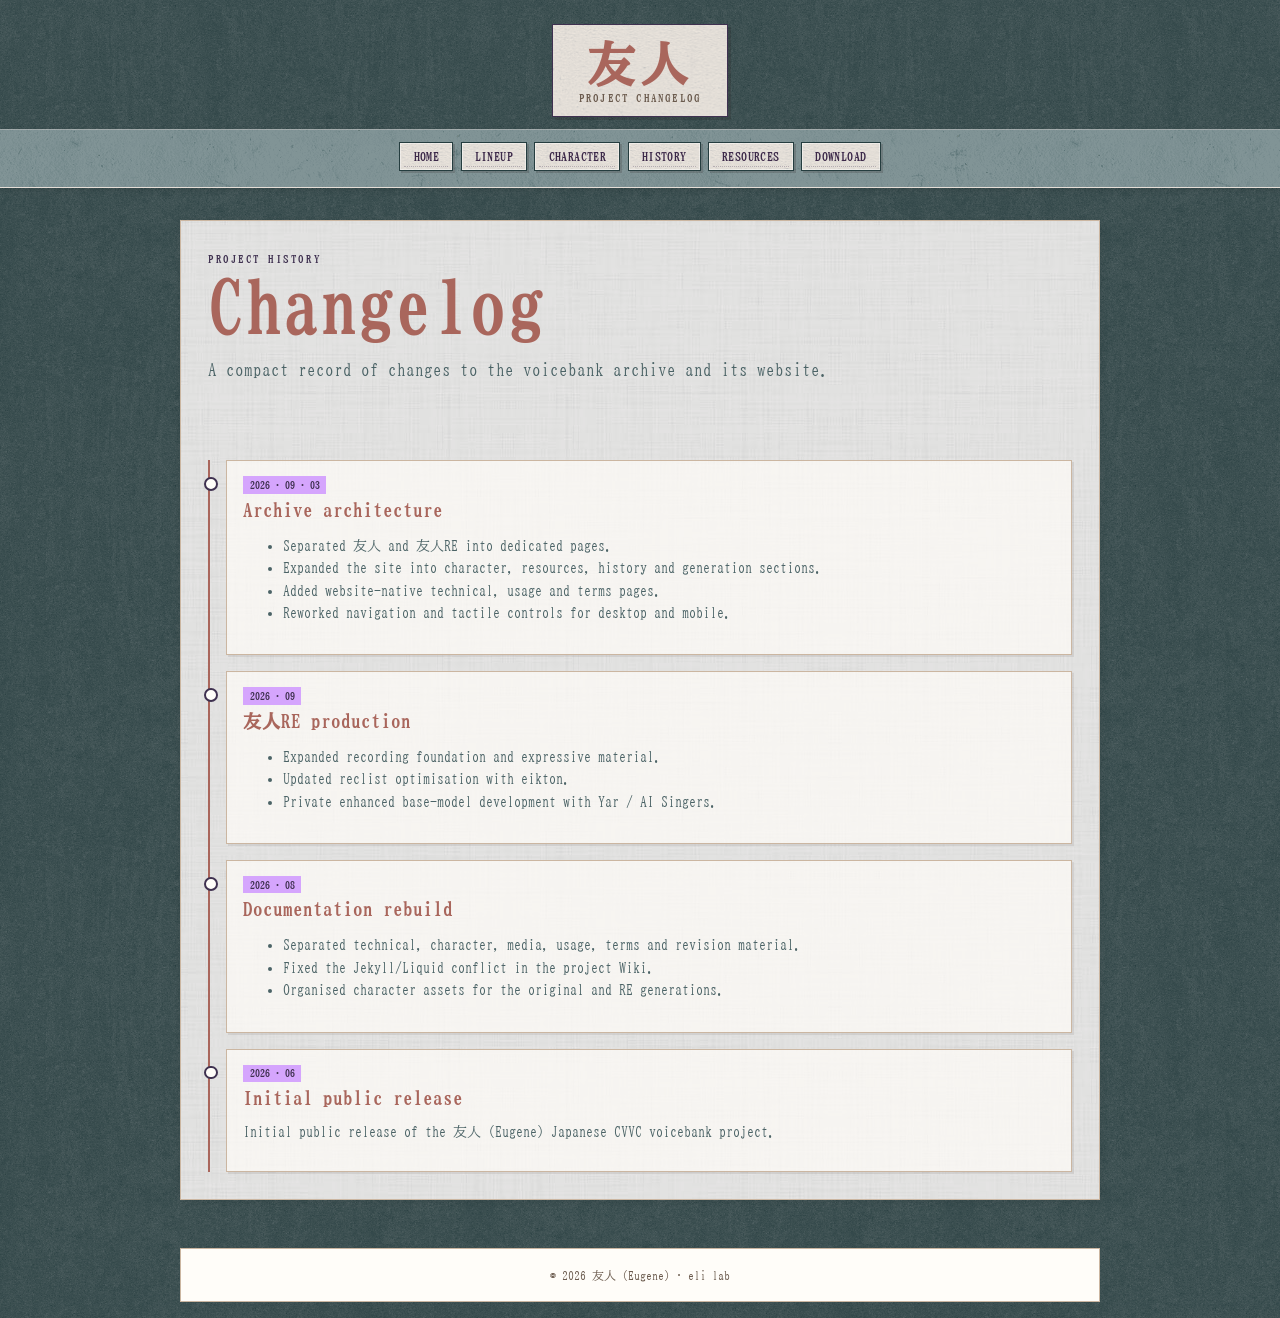
==== commit 536eb100: "Align changelog navigation and footer" ====
--- a/changelog.html
+++ b/changelog.html
@@ -1,11 +1 @@
-<!DOCTYPE html>
-<html lang="en">
-<head><meta charset="UTF-8" /><meta name="viewport" content="width=device-width, initial-scale=1.0" /><meta name="description" content="Changelog for the 友人 Eugene UTAU voicebank project and website." /><title>Changelog — 友人 Eugene</title><link rel="stylesheet" href="style.css" /><link rel="stylesheet" href="style-fixes.css" /><link rel="preconnect" href="https://fonts.googleapis.com" /><link rel="preconnect" href="https://fonts.gstatic.com" crossorigin /><link href="https://fonts.googleapis.com/css2?family=BIZ+UDMincho&display=swap" rel="stylesheet" /></head>
-<body><header class="site-header"><div class="site-header-inner"><a href="index.html" class="site-title-link">友人 <span class="site-subtitle">EUGENE VOICEBANK PROJECT · ELI LAB</span></a></div></header><nav aria-label="Main navigation"><a href="index.html">Home</a><a href="info.html">Voicebanks</a><a href="download.html">Download</a><a href="changelog.html" class="active">Changelog</a><a href="contact.html">Contact</a></nav>
-<main><section class="page-intro"><p class="eyebrow">PROJECT HISTORY</p><h1>Changelog</h1><p class="lead">A small record of the voicebank, documentation and website as the Eugene project continues to grow.</p></section><section class="timeline-section"><div class="timeline">
-<div class="timeline-item"><div class="timeline-date">2026-09-03</div><div class="timeline-content"><h3>Voicebank family site architecture</h3><ul><li>Separated 友人 and 友人RE into dedicated profile pages.</li><li>Added a central Voicebanks archive and revision roadmap.</li><li>Added a clear development status for 友人RE.</li><li>Reworked the homepage around the growing voicebank family.</li></ul></div></div>
-<div class="timeline-item"><div class="timeline-date">2026-09-02</div><div class="timeline-content"><h3>友人RE recording foundation</h3><ul><li>Added the expanded 友人RE reclist to the repository.</li><li>Added organized character assets for both 友人 and 友人RE.</li><li>Documented future revisions as preserved stages rather than replacements.</li></ul></div></div>
-<div class="timeline-item"><div class="timeline-date">2026-08-23</div><div class="timeline-content"><h3>Documentation and metadata synchronization</h3><ul><li>Made the supplied official manual the canonical metadata source.</li><li>Organized technical, character, media, usage, terms and future-revision documentation.</li><li>Corrected download and Wiki information.</li></ul></div></div>
-<div class="timeline-item"><div class="timeline-date">2026-06-12</div><div class="timeline-content"><h3>Initial public release</h3><p>Initial public repository release of the 友人 (Eugene) Japanese CVVC voicebank project.</p></div></div>
-</div></section></main>
-<footer><div class="footer_container"><p>© 2026 友人 (Eugene) · eli_lab</p></div></footer></body></html>
+<!doctype html><html lang="en"><head><meta charset="utf-8"><meta name="viewport" content="width=device-width,initial-scale=1"><meta name="description" content="Changelog for the 友人 Eugene UTAU voicebank project and website."><title>Changelog — 友人 Eugene</title><link rel="stylesheet" href="style.css"><link rel="stylesheet" href="style-fixes.css"><link rel="preconnect" href="https://fonts.googleapis.com"><link rel="preconnect" href="https://fonts.gstatic.com" crossorigin><link href="https://fonts.googleapis.com/css2?family=BIZ+UDMincho&display=swap" rel="stylesheet"></head><body><header class="site-header"><div class="site-header-inner"><a class="site-title-link" href="index.html">友人 <span class="site-subtitle">PROJECT CHANGELOG</span></a></div></header><nav aria-label="Main navigation"><a href="index.html">Home</a><a href="info.html">Lineup</a><a href="eugene.html">Character</a><a href="history.html">History</a><a href="resources.html">Resources</a><a href="download.html">Download</a></nav><main><section class="page-intro"><p class="eyebrow">PROJECT HISTORY</p><h1>Changelog</h1><p class="lead">A compact record of changes to the voicebank archive and its website.</p></section><section><div class="timeline"><article class="timeline-item"><div class="timeline-date">2026 · 09 · 03</div><div class="timeline-content"><h3>Archive architecture</h3><ul><li>Separated 友人 and 友人RE into dedicated pages.</li><li>Expanded the site into character, resources, history and generation sections.</li><li>Added website-native technical, usage and terms pages.</li><li>Reworked navigation and tactile controls for desktop and mobile.</li></ul></div></article><article class="timeline-item"><div class="timeline-date">2026 · 09</div><div class="timeline-content"><h3>友人RE production</h3><ul><li>Expanded recording foundation and expressive material.</li><li>Updated reclist optimisation with eikton.</li><li>Private enhanced base-model development with Yar / AI Singers.</li></ul></div></article><article class="timeline-item"><div class="timeline-date">2026 · 08</div><div class="timeline-content"><h3>Documentation rebuild</h3><ul><li>Separated technical, character, media, usage, terms and revision material.</li><li>Fixed the Jekyll/Liquid conflict in the project Wiki.</li><li>Organised character assets for the original and RE generations.</li></ul></div></article><article class="timeline-item"><div class="timeline-date">2026 · 06</div><div class="timeline-content"><h3>Initial public release</h3><p>Initial public release of the 友人 (Eugene) Japanese CVVC voicebank project.</p></div></article></div></section></main><footer><div class="footer_container"><p>© 2026 友人 (Eugene) · eli_lab</p></div></footer></body></html>
--- a/style.css
+++ b/style.css
@@ -1,60 +1 @@
-:root {
-  --purple-deep: #4b1f6f;
-  --purple: #9b59d0;
-  --purple-soft: #d5a5fd;
-  --blue: #057fe7;
-  --ink: #3f3150;
-  --muted: #6a5a4d;
-  --paper: #f5efe8;
-  --paper-light: #fffdf9;
-  --paper-shadow: rgba(45, 27, 55, .14);
-  --paper-line: #cbb6a1;
-  --max: 1120px;
-  --serif: "BIZ UDMincho", "Yu Mincho", "Hiragino Mincho ProN", Georgia, serif;
-  --sans: system-ui, -apple-system, BlinkMacSystemFont, "Segoe UI", sans-serif;
-}
-* { box-sizing: border-box; }
-html { scroll-behavior: smooth; }
-body { margin: 0; min-height: 100vh; color: var(--ink); font-family: var(--serif); background-color: var(--purple-deep); background-image: radial-gradient(circle at 20px 20px, rgba(255,255,255,.08) 1px, transparent 1.5px), radial-gradient(circle at 80px 70px, rgba(0,0,0,.06) 1px, transparent 1.5px), url("https://www.transparenttextures.com/patterns/beige-paper.png"); background-size: 90px 90px, 130px 130px, auto; }
-a { color: var(--purple-deep); } a:hover { color: var(--blue); } img { max-width: 100%; }
-.site-header { padding: 1.4rem 1rem 1.2rem; text-align: center; border-bottom: 1px solid rgba(255,255,255,.55); }
-.site-header-inner { max-width: var(--max); margin: 0 auto; }
-.site-title-link { display: inline-flex; flex-direction: column; align-items: center; gap: .2rem; padding: .75rem 1.6rem; color: var(--blue); text-decoration: none; font-size: clamp(2rem, 6vw, 3.2rem); font-weight: 800; letter-spacing: .08em; line-height: 1; background-color: var(--paper); background-image: url("https://www.transparenttextures.com/patterns/beige-paper.png"); border: 1px solid var(--purple-deep); box-shadow: 3px 3px 0 rgba(20,10,30,.18); }
-.site-subtitle { font-family: var(--sans); color: var(--muted); font-size: .68rem; font-weight: 600; letter-spacing: .13em; }
-nav { position: sticky; top: 0; z-index: 20; display: flex; justify-content: center; flex-wrap: wrap; gap: .45rem; padding: .65rem 1rem; background-color: var(--purple); background-image: url("https://www.transparenttextures.com/patterns/whitey.png"); border-bottom: 1px solid var(--purple-deep); box-shadow: 0 2px 7px rgba(0,0,0,.12); }
-nav a { display: inline-block; padding: .4rem .85rem; color: #3c2949; border: 1px solid #4b1f6f; border-radius: 3px; text-decoration: none; font-family: var(--sans); font-size: .78rem; font-weight: 650; letter-spacing: .05em; text-transform: uppercase; background: rgba(255,253,249,.65); transition: transform .15s ease, background .15s ease; }
-nav a:hover { color: var(--purple-deep); background: var(--paper-light); transform: translateY(-1px); } nav a.active { background: var(--purple-soft); color: var(--purple-deep); }
-main { width: min(calc(100% - 2rem), var(--max)); margin: 2rem auto 3.5rem; } section { margin-bottom: 2.2rem; }
-.home-hero, .voice-hero { display: grid; grid-template-columns: minmax(0, 1.1fr) minmax(260px, .9fr); align-items: center; gap: clamp(1.5rem, 5vw, 4rem); padding: clamp(1.25rem, 4vw, 3rem); background-color: var(--paper); background-image: url("https://www.transparenttextures.com/patterns/whitey.png"); border: 1px solid var(--paper-line); box-shadow: 7px 8px 0 var(--paper-shadow); }
-.home-hero-art, .voice-hero-art { text-align: center; } .home-hero-art img, .voice-hero-art img { display: block; width: min(100%, 430px); max-height: 560px; margin: 0 auto; object-fit: contain; filter: drop-shadow(4px 5px 0 rgba(60,30,80,.13)); }
-.home-hero h1, .voice-hero h1, .page-intro h1 { margin: .1rem 0 1rem; color: var(--blue); font-size: clamp(2.5rem, 7vw, 5.2rem); line-height: .98; letter-spacing: .015em; }
-.home-hero h1 em { color: var(--purple-deep); font-style: normal; } .voice-hero h1 span { display: block; font-size: .45em; color: var(--purple-deep); letter-spacing: .12em; }
-.lead, .section-lead { max-width: 720px; margin: 0 0 1.2rem; font-size: clamp(1.05rem, 2vw, 1.35rem); line-height: 1.75; }
-.eyebrow { margin: 0 0 .55rem; color: var(--purple-deep); font-family: var(--sans); font-size: .7rem; font-weight: 800; letter-spacing: .16em; text-transform: uppercase; }
-.button-row { display: flex; flex-wrap: wrap; gap: .6rem; margin-top: 1.1rem; } .button, .text-link { display: inline-block; padding: .62rem .9rem; border: 1px solid var(--purple-deep); border-radius: 3px; text-decoration: none; font-family: var(--sans); font-size: .78rem; font-weight: 750; background: var(--purple-soft); color: var(--purple-deep); box-shadow: 2px 2px 0 rgba(75,31,111,.12); }
-.button:hover, .text-link:hover { color: var(--purple-deep); transform: translateY(-1px); } .button-quiet { background: var(--paper-light); } .text-link { border: 0; padding: .25rem 0; background: transparent; box-shadow: none; }
-.section-heading { display: flex; align-items: baseline; gap: .7rem; margin-bottom: 1rem; border-bottom: 1px solid var(--paper-line); } .section-heading > span { color: var(--purple); font-family: var(--sans); font-size: .7rem; font-weight: 800; letter-spacing: .1em; }
-.section-heading h2 { margin: 0 0 .45rem; color: var(--blue); font-size: clamp(1.65rem, 4vw, 2.5rem); letter-spacing: .04em; }
-.paper-section { padding: clamp(1.15rem, 3vw, 2rem); background-color: var(--paper); background-image: url("https://www.transparenttextures.com/patterns/beige-paper.png"); border: 1px solid var(--paper-line); box-shadow: 3px 4px 0 var(--paper-shadow); }
-.paper-section p { font-size: 1rem; line-height: 1.8; } .small-note { color: var(--muted); font-size: .82rem !important; }
-.voice-card-grid { display: grid; grid-template-columns: repeat(2, minmax(0, 1fr)); gap: 1.2rem; }
-.voice-card { display: grid; grid-template-columns: 150px minmax(0, 1fr); gap: 1.1rem; align-items: center; padding: 1rem; background: var(--paper-light); background-image: url("https://www.transparenttextures.com/patterns/whitey.png"); border: 1px solid var(--paper-line); box-shadow: 4px 4px 0 var(--paper-shadow); }
-.voice-card-art { align-self: stretch; display: flex; align-items: center; justify-content: center; overflow: hidden; } .voice-card-art img { width: 100%; height: 210px; object-fit: contain; }
-.voice-card-body h2, .voice-card-body h3 { margin: .1rem 0 .5rem; color: var(--blue); font-size: clamp(1.7rem, 4vw, 2.3rem); } .voice-card-body h2 small, .voice-card-body h3 small { display: block; color: var(--purple-deep); font-size: .42em; font-weight: 500; letter-spacing: .06em; } .voice-card-body p:not(.eyebrow) { line-height: 1.65; font-size: .93rem; }
-.mini-spec, .profile-list { margin: 1rem 0; } .mini-spec div, .profile-list div { display: flex; justify-content: space-between; gap: 1rem; padding: .38rem 0; border-bottom: 1px dotted #cbb6a1; } .mini-spec dt, .profile-list dt { color: var(--muted); font-family: var(--sans); font-size: .68rem; font-weight: 700; text-transform: uppercase; } .mini-spec dd, .profile-list dd { margin: 0; text-align: right; font-size: .84rem; }
-.family-switcher { display: flex; flex-wrap: wrap; gap: .6rem; margin-bottom: 1rem; } .family-tab { display: flex; flex-direction: column; min-width: 145px; padding: .55rem .8rem; border: 1px solid var(--paper-line); background: var(--paper); text-decoration: none; box-shadow: 2px 2px 0 var(--paper-shadow); } .family-tab strong { color: var(--blue); font-size: 1.15rem; } .family-tab span { color: var(--muted); font-family: var(--sans); font-size: .65rem; text-transform: uppercase; letter-spacing: .08em; } .family-tab.active { border-color: var(--purple-deep); background: var(--purple-soft); }
-.profile-grid, .home-split, .two-column { display: grid; grid-template-columns: repeat(2, minmax(0, 1fr)); gap: 1.2rem; } .profile-grid > .paper-section { margin: 0; }
-.audio-grid { display: grid; grid-template-columns: repeat(2, minmax(0,1fr)); gap: .9rem; } .audio-card { padding: .85rem 1rem; background: rgba(255,253,249,.72); border: 1px solid var(--paper-line); } .audio-card strong, .audio-card span { display: block; } .audio-card strong { color: var(--purple-deep); font-size: 1.05rem; } .audio-card span { color: var(--muted); font-family: var(--sans); font-size: .68rem; margin-bottom: .55rem; } audio { width: 100%; max-width: 100%; }
-.large-quote, .quote-card { margin: 0; padding: 1.2rem; border-left: 3px solid var(--purple); background: rgba(255,253,249,.6); } .large-quote { font-size: 1.3rem; line-height: 1.6; } .quote-card p { margin: 0 0 .45rem; font-size: 1.35rem; font-style: italic; } .quote-card span { color: var(--muted); font-family: var(--sans); font-size: .7rem; }
-.hand-list { padding-left: 1.25rem; } .hand-list li { margin: .5rem 0; line-height: 1.6; } .credits-grid { display: grid; grid-template-columns: repeat(3, minmax(0,1fr)); gap: .8rem; } .credits-grid p { margin: 0; padding: .75rem; border: 1px dotted var(--paper-line); }
-.page-intro { padding: 1.5rem 0 .8rem; } .page-intro h1 { margin-bottom: .5rem; }
-.tag-cloud { display: flex; flex-wrap: wrap; gap: .45rem; } .tag-cloud span, .status-badge { display: inline-block; padding: .42rem .62rem; border: 1px solid var(--paper-line); background: rgba(255,253,249,.75); font-family: var(--sans); font-size: .7rem; font-weight: 700; letter-spacing: .02em; } .status-badge { margin-top: 1rem; color: var(--purple-deep); background: var(--purple-soft); border-color: var(--purple-deep); }
-.expression-grid { display: grid; grid-template-columns: repeat(3, minmax(0,1fr)); gap: .7rem; margin-top: 1rem; } .expression-grid div { padding: .8rem; border: 1px dotted var(--paper-line); background: rgba(255,253,249,.55); } .expression-grid b, .expression-grid span { display: block; } .expression-grid b { color: var(--purple-deep); font-size: .8rem; } .expression-grid span { margin-top: .25rem; color: var(--muted); font-family: var(--sans); font-size: .68rem; line-height: 1.5; }
-.revision-timeline { display: grid; grid-template-columns: repeat(4, minmax(0,1fr)); gap: .65rem; } .revision { position: relative; min-height: 88px; padding: .75rem; border: 1px solid var(--paper-line); background: rgba(255,253,249,.65); } .revision::after { content: "→"; position: absolute; right: -.55rem; top: 50%; transform: translateY(-50%); z-index: 2; color: var(--purple); font-family: var(--sans); } .revision:last-child::after { display: none; } .revision b, .revision span { display: block; } .revision b { color: var(--blue); font-size: 1.05rem; } .revision span { margin-top: .25rem; color: var(--muted); font-family: var(--sans); font-size: .66rem; line-height: 1.45; } .revision.next { border-color: var(--purple-deep); background: var(--purple-soft); } .revision.future { opacity: .72; }
-.download-list { display: grid; gap: .75rem; margin-top: 1rem; } .download-link { display: block; padding: 1rem; background: var(--paper-light); border: 1px solid var(--paper-line); box-shadow: 2px 2px 0 var(--paper-shadow); text-decoration: none; } .download-label, .download-meta { display: block; } .download-label { color: var(--blue); font-weight: 800; } .download-meta { margin-top: .2rem; color: var(--muted); font-family: var(--sans); font-size: .72rem; }
-.timeline-section { max-width: 900px; } .timeline { border-left: 2px solid var(--purple); padding-left: 1rem; } .timeline-item { position: relative; margin: 0 0 1.2rem; padding: 1rem; background: var(--paper); border: 1px solid var(--paper-line); box-shadow: 2px 2px 0 var(--paper-shadow); } .timeline-item::before { content: ""; position: absolute; left: -1.43rem; top: 1.1rem; width: .65rem; height: .65rem; border: 2px solid var(--purple-deep); border-radius: 50%; background: var(--paper); } .timeline-date { display: inline-block; margin-bottom: .4rem; padding: .25rem .45rem; color: var(--purple-deep); font-family: var(--sans); font-size: .68rem; font-weight: 800; background: var(--purple-soft); } .timeline-content h3 { margin: .15rem 0 .4rem; color: var(--blue); } .timeline-content p, .timeline-content li { line-height: 1.6; font-size: .9rem; }
-.contact-grid { display: grid; grid-template-columns: repeat(2, minmax(0,1fr)); gap: 1rem; } .contact-card { display: block; padding: 1rem; background: var(--paper); border: 1px solid var(--paper-line); box-shadow: 3px 3px 0 var(--paper-shadow); text-decoration: none; } .contact-avatar { padding: .65rem; margin-bottom: .8rem; color: var(--purple-deep); background: var(--purple-soft); border: 1px solid var(--purple-deep); font-family: var(--sans); font-weight: 800; } .contact-info h3 { margin: 0; color: var(--blue); } .contact-info p { margin: .25rem 0 0; font-size: .82rem; }
-footer { padding: 0 1rem 2rem; text-align: center; } .footer_container { width: min(100%, var(--max)); margin: 0 auto; padding: .75rem 1rem; background: var(--paper); background-image: url("https://www.transparenttextures.com/patterns/whitey.png"); border: 1px solid var(--paper-line); box-shadow: 2px 2px 0 var(--paper-shadow); } .footer_container p { margin: 0; color: var(--purple-deep); font-family: var(--sans); font-size: .7rem; font-weight: 700; }
-@media (max-width: 820px) { .home-hero, .voice-hero { grid-template-columns: 1fr; } .home-hero-art, .voice-hero-art { order: -1; } .home-hero-art img, .voice-hero-art img { max-height: 430px; } .voice-card-grid, .profile-grid, .home-split, .two-column { grid-template-columns: 1fr; } .revision-timeline { grid-template-columns: repeat(2, minmax(0,1fr)); } .revision::after { display: none; } }
-@media (max-width: 600px) { main { width: min(calc(100% - 1rem), var(--max)); margin-top: 1rem; } nav { justify-content: flex-start; overflow-x: auto; flex-wrap: nowrap; } nav a { flex: 0 0 auto; } .site-title-link { width: 100%; padding-inline: .8rem; } .voice-card { grid-template-columns: 1fr; } .voice-card-art img { height: 260px; } .audio-grid, .expression-grid, .credits-grid, .revision-timeline, .contact-grid { grid-template-columns: 1fr; } .profile-list div, .mini-spec div { align-items: flex-start; } .profile-list dd, .mini-spec dd { max-width: 62%; } }
-@media (prefers-reduced-motion: reduce) { html { scroll-behavior: auto; } * { transition: none !important; } }
+:root{--bg:#253d3f;--bg2:#587174;--paper:#fffdf9;--paper2:#f3ece3;--ink:#4b6366;--muted:#6a5a4d;--accent:#a9665c;--accent2:#d89b5a;--blue:#6d8fb3;--line:#cbb6a1;--deep:#3f3150;--shadow:rgba(35,24,22,.18);--serif:"BIZ UDMincho","Yu Mincho","Hiragino Mincho ProN",serif;--max:920px}*{box-sizing:border-box}html{scroll-behavior:smooth;overflow-x:hidden}body{margin:0;min-height:100vh;overflow-x:hidden;color:var(--ink);font-family:var(--serif);background:var(--bg) url("assets/textures/soft-wallpaper.png") repeat;background-size:480px auto}body,button,input,textarea,select{font-family:var(--serif)}img,audio,iframe{max-width:100%}img{height:auto}a{color:var(--accent)}a:hover{color:var(--blue)}.site-header{padding:1.5rem 1rem .8rem;text-align:center;border-bottom:1px solid rgba(255,255,255,.55)}.site-header-inner{width:min(calc(100% - 2rem),var(--max));margin:0 auto}.site-title-link{display:inline-flex;max-width:100%;flex-direction:column;align-items:center;gap:.2rem;padding:.75rem 1.6rem;color:var(--accent);text-decoration:none;font-size:clamp(2rem,6vw,3.1rem);font-weight:800;letter-spacing:.06em;line-height:1.05;background:var(--paper2) url("assets/textures/beige-paper.png") repeat;border:1px solid var(--deep);box-shadow:3px 3px 0 var(--shadow)}.site-subtitle{color:var(--muted);font-size:.68rem;font-weight:600;letter-spacing:.11em}nav{position:sticky;top:0;z-index:20;display:flex;justify-content:center;flex-wrap:wrap;gap:.45rem;padding:.7rem 1rem 1rem;background:var(--bg2) url("assets/textures/light-paper-fibers.png") repeat;border-bottom:1px solid #e5ded7;box-shadow:0 2px 7px rgba(0,0,0,.12)}nav a{position:relative;display:inline-block;max-width:100%;padding:.5rem .82rem;color:#3c2949;border:1px solid #253d3f;text-decoration:none;font-size:.74rem;font-weight:800;letter-spacing:.035em;text-transform:uppercase;background:var(--paper2) url("assets/textures/beige-paper.png") repeat;box-shadow:2px 2px 0 var(--shadow),inset 0 0 0 1px rgba(255,255,255,.42);transition:transform .12s ease,box-shadow .12s ease,background .12s ease}nav a::after{content:"";position:absolute;left:4px;right:4px;bottom:3px;border-bottom:1px dotted rgba(63,49,80,.28)}nav a:hover{color:var(--deep);background:var(--paper);transform:translate(-1px,-1px);box-shadow:3px 3px 0 var(--shadow)}nav a:active{transform:translate(1px,1px);box-shadow:0 0 0 var(--shadow),inset 1px 1px 2px rgba(35,24,22,.18)}nav a.active{background:#d5a5fd;color:var(--deep);box-shadow:1px 1px 0 var(--shadow),inset 0 0 0 1px rgba(255,255,255,.25)}main{width:min(calc(100% - 2rem),var(--max));margin:2rem auto 3rem;padding:clamp(1rem,3vw,1.7rem);background:var(--paper) url("assets/textures/whitey.png") repeat;border:1px solid var(--line);box-shadow:0 2px 8px rgba(0,0,0,.08)}section{margin:0 0 2.5rem}section:last-child{margin-bottom:0}.page-intro{padding:.3rem 0 1.2rem}.page-intro h1,.home-hero h1,.voice-hero h1{margin:.15rem 0 .7rem;color:var(--accent);font-size:clamp(2.2rem,7vw,4.5rem);line-height:1;letter-spacing:.02em}.page-intro h1 span,.voice-hero h1 span{display:block;color:var(--deep);font-size:.45em;letter-spacing:.12em}.eyebrow{margin:0 0 .45rem;color:var(--deep);font-size:.68rem;font-weight:800;letter-spacing:.14em;text-transform:uppercase}.lead,.section-lead{max-width:720px;margin:.2rem 0 1rem;font-size:1.08rem;line-height:1.8}.small-note{color:var(--muted);font-size:.78rem;line-height:1.65}.section-heading{display:flex;align-items:baseline;gap:.65rem;margin-bottom:.9rem;border-bottom:1px solid var(--line)}.section-heading>span{color:var(--accent2);font-size:.68rem;font-weight:800}.section-heading h2{margin:0 0 .4rem;color:var(--blue);font-size:clamp(1.45rem,4vw,2.25rem);letter-spacing:.04em}.home-hero,.voice-hero{display:grid;grid-template-columns:minmax(0,1.05fr) minmax(230px,.95fr);align-items:center;gap:clamp(1rem,4vw,3rem);padding:clamp(1rem,3vw,2rem);background:var(--paper2) url("assets/textures/exclusive-paper.png") repeat;background-size:720px auto;border:1px solid var(--line);box-shadow:3px 4px 0 var(--shadow)}.home-hero-copy,.voice-hero-copy,.home-hero-art,.voice-hero-art{min-width:0}.home-hero-art,.voice-hero-art{text-align:center}.home-hero-art img,.voice-hero-art img{display:block;width:min(100%,410px);max-height:560px;margin:0 auto;object-fit:contain}.home-hero h1 em{color:var(--deep);font-style:normal}.button-row{display:flex;flex-wrap:wrap;gap:.65rem;margin-top:1rem}.button,.text-link,.doc-link,.contact-card{display:inline-block;max-width:100%;padding:.58rem .82rem;border:1px solid var(--deep);text-decoration:none;font-size:.75rem;font-weight:800;background:#d5a5fd;color:var(--deep);box-shadow:3px 3px 0 var(--shadow),inset 0 0 0 1px rgba(255,255,255,.35);transition:transform .12s ease,box-shadow .12s ease,background .12s ease}.button,.doc-link,.contact-card{position:relative}.button::after,.doc-link::after,.contact-card::after{content:"";position:absolute;left:5px;right:5px;bottom:4px;border-bottom:1px dotted rgba(63,49,80,.3)}.button:hover,.text-link:hover,.doc-link:hover,.contact-card:hover{color:var(--deep);background:#e0b5ff;transform:translate(-1px,-1px);box-shadow:4px 4px 0 var(--shadow)}.button:active,.text-link:active,.doc-link:active,.contact-card:active{transform:translate(2px,2px);box-shadow:0 0 0 var(--shadow),inset 1px 1px 2px rgba(35,24,22,.18)}.button-quiet{background:var(--paper)}.text-link{border:0;padding:.25rem 0;background:transparent;box-shadow:none}.text-link::after{display:none}.paper-section{padding:clamp(1rem,3vw,1.5rem);background:var(--paper2) url("assets/textures/beige-paper.png") repeat;border:1px solid var(--line);box-shadow:3px 4px 0 var(--shadow)}.paper-section p{line-height:1.8}.voice-card-grid,.profile-grid,.home-split,.two-column,.audio-grid,.credits-grid,.resource-grid,.gallery-grid,.feature-grid,.doc-grid{display:grid;grid-template-columns:repeat(2,minmax(0,1fr));gap:1rem}.voice-card{min-width:0;display:grid;grid-template-columns:125px minmax(0,1fr);gap:1rem;align-items:center;padding:.9rem;background:var(--paper) url("assets/textures/whitey.png") repeat;border:1px solid var(--line);box-shadow:3px 3px 0 var(--shadow)}.voice-card-art{min-width:0;display:flex;align-items:center;justify-content:center}.voice-card-art img{width:100%;height:190px;object-fit:contain}.voice-card-body{min-width:0}.voice-card-body h2,.voice-card-body h3{margin:.1rem 0 .45rem;color:var(--accent);font-size:clamp(1.55rem,4vw,2.1rem)}.voice-card-body h2 small,.voice-card-body h3 small{display:block;color:var(--deep);font-size:.43em;font-weight:500;letter-spacing:.05em}.voice-card-body p:not(.eyebrow){line-height:1.65;font-size:.9rem}.profile-list{margin:0}.profile-list div,.mini-spec div{display:flex;justify-content:space-between;gap:1rem;min-width:0;padding:.38rem 0;border-bottom:1px dotted var(--line)}.profile-list dt,.mini-spec span{flex:0 0 auto;color:var(--muted);font-size:.66rem;font-weight:750;text-transform:uppercase}.profile-list dd,.mini-spec strong{min-width:0;margin:0;text-align:right;overflow-wrap:anywhere;font-size:.84rem}.family-switcher{display:flex;flex-wrap:wrap;gap:.55rem;margin-bottom:1rem}.family-tab{display:flex;flex-direction:column;min-width:140px;padding:.5rem .7rem;border:1px solid var(--line);background:var(--paper2) url("assets/textures/beige-paper.png") repeat;text-decoration:none;box-shadow:2px 2px 0 var(--shadow)}.family-tab strong{color:var(--accent);font-size:1.05rem}.family-tab span{color:var(--muted);font-size:.63rem;text-transform:uppercase;letter-spacing:.07em}.family-tab:hover{transform:translate(-1px,-1px);box-shadow:3px 3px 0 var(--shadow)}.family-tab:active{transform:translate(1px,1px);box-shadow:none}.family-tab.active{border-color:var(--deep);background:#d5a5fd}.audio-card,.resource-card,.feature-card,.gallery-card,.timeline-item,.doc-card{min-width:0;padding:.85rem 1rem;background:rgba(255,253,249,.72);border:1px solid var(--line);box-shadow:2px 2px 0 rgba(35,24,22,.08)}.audio-card strong,.audio-card span{display:block}.audio-card strong{color:var(--deep);font-size:1.02rem}.audio-card span{margin-bottom:.5rem;color:var(--muted);font-size:.67rem}audio{display:block;width:100%}.large-quote,.quote-card{margin:0;padding:1rem;border-left:3px solid var(--accent);background:rgba(255,253,249,.62)}.large-quote{font-size:1.22rem;line-height:1.65}.quote-card p{margin:0 0 .4rem;font-size:1.2rem;font-style:italic}.quote-card span{color:var(--muted);font-size:.68rem}.hand-list{padding-left:1.2rem}.hand-list li{margin:.45rem 0;line-height:1.65}.tag-cloud{display:flex;flex-wrap:wrap;gap:.4rem}.tag-cloud span,.status-badge{display:inline-block;padding:.38rem .55rem;border:1px solid var(--line);background:rgba(255,253,249,.75);font-size:.67rem;font-weight:700}.status-badge{margin-top:.7rem;color:var(--deep);background:#d5a5fd;border-color:var(--deep)}.expression-grid{display:grid;grid-template-columns:repeat(3,minmax(0,1fr));gap:.65rem}.expression-grid div{min-width:0;padding:.7rem;border:1px dotted var(--line);background:rgba(255,253,249,.55)}.expression-grid b,.expression-grid span{display:block}.expression-grid b{color:var(--deep);font-size:.76rem}.expression-grid span{margin-top:.2rem;color:var(--muted);font-size:.65rem;line-height:1.45}.revision-timeline{display:grid;grid-template-columns:repeat(2,minmax(0,1fr));gap:.6rem}.revision{min-width:0;padding:.7rem;border:1px solid var(--line);background:rgba(255,253,249,.65)}.revision b,.revision span{display:block}.revision b{color:var(--accent);font-size:1rem}.revision span{margin-top:.2rem;color:var(--muted);font-size:.63rem;line-height:1.4}.revision.next{border-color:var(--deep);background:#d5a5fd}.timeline{border-left:2px solid var(--accent);padding-left:1rem}.timeline-item{position:relative;margin-bottom:1rem}.timeline-item:last-child{margin-bottom:0}.timeline-item::before{content:"";position:absolute;left:-1.43rem;top:1rem;width:.62rem;height:.62rem;border:2px solid var(--deep);border-radius:50%;background:var(--paper)}.timeline-date{display:inline-block;margin-bottom:.35rem;padding:.23rem .4rem;color:var(--deep);font-size:.64rem;font-weight:800;background:#d5a5fd}.timeline-content h3{margin:.1rem 0 .35rem;color:var(--accent)}.timeline-content p,.timeline-content li{font-size:.88rem;line-height:1.6}.resource-card h3,.feature-card h3,.gallery-card h3,.doc-card h3{margin:.1rem 0 .4rem;color:var(--blue)}.resource-card p,.feature-card p,.gallery-card p,.doc-card p{font-size:.88rem;line-height:1.65}.resource-card .button,.feature-card .button,.doc-card .button{margin-top:.35rem}.gallery-grid{grid-template-columns:repeat(3,minmax(0,1fr))}.gallery-card img{display:block;width:100%;max-height:330px;object-fit:contain;margin:0 auto .6rem}.credits-grid p{margin:0;line-height:1.55;font-size:.86rem}.download-list{display:grid;gap:.7rem}.download-link{display:block;min-width:0;padding:.9rem 1rem;background:var(--paper);border:1px solid var(--line);box-shadow:2px 2px 0 var(--shadow);text-decoration:none}.download-label,.download-meta{display:block}.download-label{color:var(--accent);font-weight:800}.download-meta{margin-top:.18rem;color:var(--muted);font-size:.7rem}.doc-card .doc-link,.contact-card .contact-info{display:block}.doc-link{margin-top:.35rem}.contact-grid{display:grid;grid-template-columns:repeat(2,minmax(0,1fr));gap:1rem}.contact-card{display:flex;gap:.8rem;align-items:center}.contact-avatar{flex:0 0 auto;padding:.5rem .65rem;border:1px solid var(--line);background:var(--paper);font-size:.67rem}.contact-info h3{margin:0;color:var(--accent)}.contact-info p{margin:.2rem 0 0;font-size:.72rem;line-height:1.45}.spec-table{width:100%;border-collapse:collapse;font-size:.82rem}.spec-table th,.spec-table td{padding:.55rem .65rem;text-align:left;border-bottom:1px dotted var(--line);vertical-align:top}.spec-table th{width:30%;color:var(--muted);font-size:.68rem;text-transform:uppercase}.callout{padding:1rem;background:var(--paper2) url("assets/textures/light-paper-fibers.png") repeat;border:1px solid var(--line);box-shadow:2px 2px 0 var(--shadow)}footer{padding:0 1rem 1rem;text-align:center;color:var(--paper);font-size:.72rem}.footer_container{width:min(calc(100% - 2rem),var(--max));margin:0 auto;padding:.55rem 1rem;background:var(--paper);color:var(--muted);border:1px solid var(--line);box-shadow:0 2px 8px rgba(0,0,0,.08))}@media(max-width:760px){main{width:min(calc(100% - 1rem),var(--max));margin-top:1rem;padding:.8rem}.home-hero,.voice-hero,.voice-card-grid,.profile-grid,.home-split,.two-column,.audio-grid,.credits-grid,.resource-grid,.feature-grid,.doc-grid,.contact-grid{grid-template-columns:1fr}.voice-card{grid-template-columns:100px minmax(0,1fr)}.expression-grid{grid-template-columns:repeat(2,minmax(0,1fr))}.revision-timeline{grid-template-columns:1fr}}@media(max-width:480px){.site-title-link{width:100%;padding-inline:.8rem}nav{justify-content:flex-start;overflow-x:auto;flex-wrap:nowrap;padding:.55rem .65rem .75rem}nav a{flex:0 0 auto}.voice-card{grid-template-columns:1fr}.voice-card-art img{height:220px}.expression-grid{grid-template-columns:1fr}.profile-list div,.mini-spec div{flex-direction:column;gap:.12rem}.profile-list dd,.mini-spec strong{text-align:left}.button-row{align-items:stretch}.button,.text-link,.doc-link{width:100%;text-align:center}.contact-card{width:100%}.spec-table{font-size:.75rem}.spec-table th,.spec-table td{padding:.45rem}.home-hero,.voice-hero{background-size:auto 900px}}@media(prefers-reduced-motion:reduce){html{scroll-behavior:auto}*,*::before,*::after{transition:none!important}}
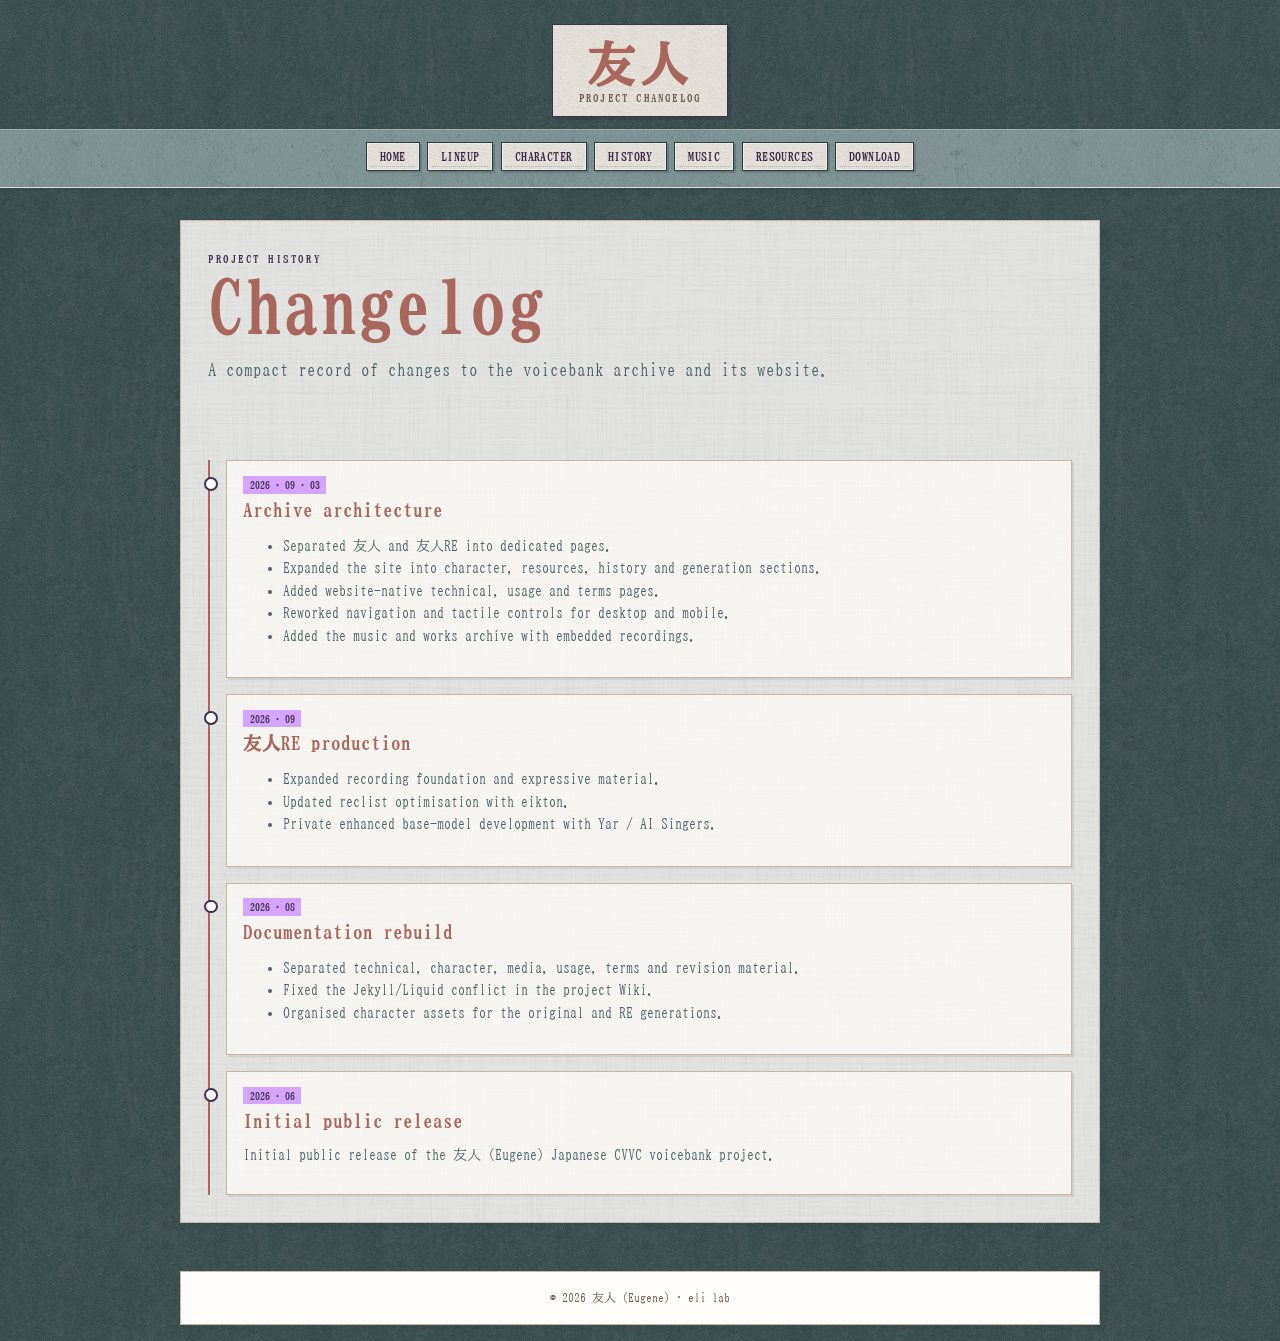
==== commit ce2bf14f: "Normalize Changelog navigation and footer" ====
--- a/changelog.html
+++ b/changelog.html
@@ -1 +1 @@
-<!doctype html><html lang="en"><head><meta charset="utf-8"><meta name="viewport" content="width=device-width,initial-scale=1"><meta name="description" content="Changelog for the 友人 Eugene UTAU voicebank project and website."><title>Changelog — 友人 Eugene</title><link rel="stylesheet" href="style.css"><link rel="stylesheet" href="style-fixes.css"><link rel="preconnect" href="https://fonts.googleapis.com"><link rel="preconnect" href="https://fonts.gstatic.com" crossorigin><link href="https://fonts.googleapis.com/css2?family=BIZ+UDMincho&display=swap" rel="stylesheet"></head><body><header class="site-header"><div class="site-header-inner"><a class="site-title-link" href="index.html">友人 <span class="site-subtitle">PROJECT CHANGELOG</span></a></div></header><nav aria-label="Main navigation"><a href="index.html">Home</a><a href="info.html">Lineup</a><a href="eugene.html">Character</a><a href="history.html">History</a><a href="resources.html">Resources</a><a href="download.html">Download</a></nav><main><section class="page-intro"><p class="eyebrow">PROJECT HISTORY</p><h1>Changelog</h1><p class="lead">A compact record of changes to the voicebank archive and its website.</p></section><section><div class="timeline"><article class="timeline-item"><div class="timeline-date">2026 · 09 · 03</div><div class="timeline-content"><h3>Archive architecture</h3><ul><li>Separated 友人 and 友人RE into dedicated pages.</li><li>Expanded the site into character, resources, history and generation sections.</li><li>Added website-native technical, usage and terms pages.</li><li>Reworked navigation and tactile controls for desktop and mobile.</li></ul></div></article><article class="timeline-item"><div class="timeline-date">2026 · 09</div><div class="timeline-content"><h3>友人RE production</h3><ul><li>Expanded recording foundation and expressive material.</li><li>Updated reclist optimisation with eikton.</li><li>Private enhanced base-model development with Yar / AI Singers.</li></ul></div></article><article class="timeline-item"><div class="timeline-date">2026 · 08</div><div class="timeline-content"><h3>Documentation rebuild</h3><ul><li>Separated technical, character, media, usage, terms and revision material.</li><li>Fixed the Jekyll/Liquid conflict in the project Wiki.</li><li>Organised character assets for the original and RE generations.</li></ul></div></article><article class="timeline-item"><div class="timeline-date">2026 · 06</div><div class="timeline-content"><h3>Initial public release</h3><p>Initial public release of the 友人 (Eugene) Japanese CVVC voicebank project.</p></div></article></div></section></main><footer><div class="footer_container"><p>© 2026 友人 (Eugene) · eli_lab</p></div></footer></body></html>+<!doctype html><html lang="en"><head><meta charset="utf-8"><meta name="viewport" content="width=device-width,initial-scale=1"><meta name="description" content="Changelog for the 友人 Eugene UTAU voicebank project and website."><title>Changelog — 友人 Eugene</title><link rel="stylesheet" href="style.css"><link rel="stylesheet" href="style-fixes.css"><link rel="preconnect" href="https://fonts.googleapis.com"><link rel="preconnect" href="https://fonts.gstatic.com" crossorigin><link href="https://fonts.googleapis.com/css2?family=BIZ+UDMincho&display=swap" rel="stylesheet"></head><body><header class="site-header"><div class="site-header-inner"><a class="site-title-link" href="index.html">友人 <span class="site-subtitle">PROJECT CHANGELOG</span></a></div></header><nav aria-label="Main navigation"><a href="index.html">Home</a><a href="info.html">Lineup</a><a href="eugene.html">Character</a><a href="history.html">History</a><a href="music.html">Music</a><a href="resources.html">Resources</a><a href="download.html">Download</a></nav><main><section class="page-intro"><p class="eyebrow">PROJECT HISTORY</p><h1>Changelog</h1><p class="lead">A compact record of changes to the voicebank archive and its website.</p></section><section><div class="timeline"><article class="timeline-item"><div class="timeline-date">2026 · 09 · 03</div><div class="timeline-content"><h3>Archive architecture</h3><ul><li>Separated 友人 and 友人RE into dedicated pages.</li><li>Expanded the site into character, resources, history and generation sections.</li><li>Added website-native technical, usage and terms pages.</li><li>Reworked navigation and tactile controls for desktop and mobile.</li><li>Added the music and works archive with embedded recordings.</li></ul></div></article><article class="timeline-item"><div class="timeline-date">2026 · 09</div><div class="timeline-content"><h3>友人RE production</h3><ul><li>Expanded recording foundation and expressive material.</li><li>Updated reclist optimisation with eikton.</li><li>Private enhanced base-model development with Yar / AI Singers.</li></ul></div></article><article class="timeline-item"><div class="timeline-date">2026 · 08</div><div class="timeline-content"><h3>Documentation rebuild</h3><ul><li>Separated technical, character, media, usage, terms and revision material.</li><li>Fixed the Jekyll/Liquid conflict in the project Wiki.</li><li>Organised character assets for the original and RE generations.</li></ul></div></article><article class="timeline-item"><div class="timeline-date">2026 · 06</div><div class="timeline-content"><h3>Initial public release</h3><p>Initial public release of the 友人 (Eugene) Japanese CVVC voicebank project.</p></div></article></div></section></main><footer><div class="footer_container"><p>© 2026 友人 (Eugene) · eli_lab</p></div></footer></body></html>
--- a/style.css
+++ b/style.css
@@ -1 +1 @@
-:root{--bg:#253d3f;--bg2:#587174;--paper:#fffdf9;--paper2:#f3ece3;--ink:#4b6366;--muted:#6a5a4d;--accent:#a9665c;--accent2:#d89b5a;--blue:#6d8fb3;--line:#cbb6a1;--deep:#3f3150;--shadow:rgba(35,24,22,.18);--serif:"BIZ UDMincho","Yu Mincho","Hiragino Mincho ProN",serif;--max:920px}*{box-sizing:border-box}html{scroll-behavior:smooth;overflow-x:hidden}body{margin:0;min-height:100vh;overflow-x:hidden;color:var(--ink);font-family:var(--serif);background:var(--bg) url("assets/textures/soft-wallpaper.png") repeat;background-size:480px auto}body,button,input,textarea,select{font-family:var(--serif)}img,audio,iframe{max-width:100%}img{height:auto}a{color:var(--accent)}a:hover{color:var(--blue)}.site-header{padding:1.5rem 1rem .8rem;text-align:center;border-bottom:1px solid rgba(255,255,255,.55)}.site-header-inner{width:min(calc(100% - 2rem),var(--max));margin:0 auto}.site-title-link{display:inline-flex;max-width:100%;flex-direction:column;align-items:center;gap:.2rem;padding:.75rem 1.6rem;color:var(--accent);text-decoration:none;font-size:clamp(2rem,6vw,3.1rem);font-weight:800;letter-spacing:.06em;line-height:1.05;background:var(--paper2) url("assets/textures/beige-paper.png") repeat;border:1px solid var(--deep);box-shadow:3px 3px 0 var(--shadow)}.site-subtitle{color:var(--muted);font-size:.68rem;font-weight:600;letter-spacing:.11em}nav{position:sticky;top:0;z-index:20;display:flex;justify-content:center;flex-wrap:wrap;gap:.45rem;padding:.7rem 1rem 1rem;background:var(--bg2) url("assets/textures/light-paper-fibers.png") repeat;border-bottom:1px solid #e5ded7;box-shadow:0 2px 7px rgba(0,0,0,.12)}nav a{position:relative;display:inline-block;max-width:100%;padding:.5rem .82rem;color:#3c2949;border:1px solid #253d3f;text-decoration:none;font-size:.74rem;font-weight:800;letter-spacing:.035em;text-transform:uppercase;background:var(--paper2) url("assets/textures/beige-paper.png") repeat;box-shadow:2px 2px 0 var(--shadow),inset 0 0 0 1px rgba(255,255,255,.42);transition:transform .12s ease,box-shadow .12s ease,background .12s ease}nav a::after{content:"";position:absolute;left:4px;right:4px;bottom:3px;border-bottom:1px dotted rgba(63,49,80,.28)}nav a:hover{color:var(--deep);background:var(--paper);transform:translate(-1px,-1px);box-shadow:3px 3px 0 var(--shadow)}nav a:active{transform:translate(1px,1px);box-shadow:0 0 0 var(--shadow),inset 1px 1px 2px rgba(35,24,22,.18)}nav a.active{background:#d5a5fd;color:var(--deep);box-shadow:1px 1px 0 var(--shadow),inset 0 0 0 1px rgba(255,255,255,.25)}main{width:min(calc(100% - 2rem),var(--max));margin:2rem auto 3rem;padding:clamp(1rem,3vw,1.7rem);background:var(--paper) url("assets/textures/whitey.png") repeat;border:1px solid var(--line);box-shadow:0 2px 8px rgba(0,0,0,.08)}section{margin:0 0 2.5rem}section:last-child{margin-bottom:0}.page-intro{padding:.3rem 0 1.2rem}.page-intro h1,.home-hero h1,.voice-hero h1{margin:.15rem 0 .7rem;color:var(--accent);font-size:clamp(2.2rem,7vw,4.5rem);line-height:1;letter-spacing:.02em}.page-intro h1 span,.voice-hero h1 span{display:block;color:var(--deep);font-size:.45em;letter-spacing:.12em}.eyebrow{margin:0 0 .45rem;color:var(--deep);font-size:.68rem;font-weight:800;letter-spacing:.14em;text-transform:uppercase}.lead,.section-lead{max-width:720px;margin:.2rem 0 1rem;font-size:1.08rem;line-height:1.8}.small-note{color:var(--muted);font-size:.78rem;line-height:1.65}.section-heading{display:flex;align-items:baseline;gap:.65rem;margin-bottom:.9rem;border-bottom:1px solid var(--line)}.section-heading>span{color:var(--accent2);font-size:.68rem;font-weight:800}.section-heading h2{margin:0 0 .4rem;color:var(--blue);font-size:clamp(1.45rem,4vw,2.25rem);letter-spacing:.04em}.home-hero,.voice-hero{display:grid;grid-template-columns:minmax(0,1.05fr) minmax(230px,.95fr);align-items:center;gap:clamp(1rem,4vw,3rem);padding:clamp(1rem,3vw,2rem);background:var(--paper2) url("assets/textures/exclusive-paper.png") repeat;background-size:720px auto;border:1px solid var(--line);box-shadow:3px 4px 0 var(--shadow)}.home-hero-copy,.voice-hero-copy,.home-hero-art,.voice-hero-art{min-width:0}.home-hero-art,.voice-hero-art{text-align:center}.home-hero-art img,.voice-hero-art img{display:block;width:min(100%,410px);max-height:560px;margin:0 auto;object-fit:contain}.home-hero h1 em{color:var(--deep);font-style:normal}.button-row{display:flex;flex-wrap:wrap;gap:.65rem;margin-top:1rem}.button,.text-link,.doc-link,.contact-card{display:inline-block;max-width:100%;padding:.58rem .82rem;border:1px solid var(--deep);text-decoration:none;font-size:.75rem;font-weight:800;background:#d5a5fd;color:var(--deep);box-shadow:3px 3px 0 var(--shadow),inset 0 0 0 1px rgba(255,255,255,.35);transition:transform .12s ease,box-shadow .12s ease,background .12s ease}.button,.doc-link,.contact-card{position:relative}.button::after,.doc-link::after,.contact-card::after{content:"";position:absolute;left:5px;right:5px;bottom:4px;border-bottom:1px dotted rgba(63,49,80,.3)}.button:hover,.text-link:hover,.doc-link:hover,.contact-card:hover{color:var(--deep);background:#e0b5ff;transform:translate(-1px,-1px);box-shadow:4px 4px 0 var(--shadow)}.button:active,.text-link:active,.doc-link:active,.contact-card:active{transform:translate(2px,2px);box-shadow:0 0 0 var(--shadow),inset 1px 1px 2px rgba(35,24,22,.18)}.button-quiet{background:var(--paper)}.text-link{border:0;padding:.25rem 0;background:transparent;box-shadow:none}.text-link::after{display:none}.paper-section{padding:clamp(1rem,3vw,1.5rem);background:var(--paper2) url("assets/textures/beige-paper.png") repeat;border:1px solid var(--line);box-shadow:3px 4px 0 var(--shadow)}.paper-section p{line-height:1.8}.voice-card-grid,.profile-grid,.home-split,.two-column,.audio-grid,.credits-grid,.resource-grid,.gallery-grid,.feature-grid,.doc-grid{display:grid;grid-template-columns:repeat(2,minmax(0,1fr));gap:1rem}.voice-card{min-width:0;display:grid;grid-template-columns:125px minmax(0,1fr);gap:1rem;align-items:center;padding:.9rem;background:var(--paper) url("assets/textures/whitey.png") repeat;border:1px solid var(--line);box-shadow:3px 3px 0 var(--shadow)}.voice-card-art{min-width:0;display:flex;align-items:center;justify-content:center}.voice-card-art img{width:100%;height:190px;object-fit:contain}.voice-card-body{min-width:0}.voice-card-body h2,.voice-card-body h3{margin:.1rem 0 .45rem;color:var(--accent);font-size:clamp(1.55rem,4vw,2.1rem)}.voice-card-body h2 small,.voice-card-body h3 small{display:block;color:var(--deep);font-size:.43em;font-weight:500;letter-spacing:.05em}.voice-card-body p:not(.eyebrow){line-height:1.65;font-size:.9rem}.profile-list{margin:0}.profile-list div,.mini-spec div{display:flex;justify-content:space-between;gap:1rem;min-width:0;padding:.38rem 0;border-bottom:1px dotted var(--line)}.profile-list dt,.mini-spec span{flex:0 0 auto;color:var(--muted);font-size:.66rem;font-weight:750;text-transform:uppercase}.profile-list dd,.mini-spec strong{min-width:0;margin:0;text-align:right;overflow-wrap:anywhere;font-size:.84rem}.family-switcher{display:flex;flex-wrap:wrap;gap:.55rem;margin-bottom:1rem}.family-tab{display:flex;flex-direction:column;min-width:140px;padding:.5rem .7rem;border:1px solid var(--line);background:var(--paper2) url("assets/textures/beige-paper.png") repeat;text-decoration:none;box-shadow:2px 2px 0 var(--shadow)}.family-tab strong{color:var(--accent);font-size:1.05rem}.family-tab span{color:var(--muted);font-size:.63rem;text-transform:uppercase;letter-spacing:.07em}.family-tab:hover{transform:translate(-1px,-1px);box-shadow:3px 3px 0 var(--shadow)}.family-tab:active{transform:translate(1px,1px);box-shadow:none}.family-tab.active{border-color:var(--deep);background:#d5a5fd}.audio-card,.resource-card,.feature-card,.gallery-card,.timeline-item,.doc-card{min-width:0;padding:.85rem 1rem;background:rgba(255,253,249,.72);border:1px solid var(--line);box-shadow:2px 2px 0 rgba(35,24,22,.08)}.audio-card strong,.audio-card span{display:block}.audio-card strong{color:var(--deep);font-size:1.02rem}.audio-card span{margin-bottom:.5rem;color:var(--muted);font-size:.67rem}audio{display:block;width:100%}.large-quote,.quote-card{margin:0;padding:1rem;border-left:3px solid var(--accent);background:rgba(255,253,249,.62)}.large-quote{font-size:1.22rem;line-height:1.65}.quote-card p{margin:0 0 .4rem;font-size:1.2rem;font-style:italic}.quote-card span{color:var(--muted);font-size:.68rem}.hand-list{padding-left:1.2rem}.hand-list li{margin:.45rem 0;line-height:1.65}.tag-cloud{display:flex;flex-wrap:wrap;gap:.4rem}.tag-cloud span,.status-badge{display:inline-block;padding:.38rem .55rem;border:1px solid var(--line);background:rgba(255,253,249,.75);font-size:.67rem;font-weight:700}.status-badge{margin-top:.7rem;color:var(--deep);background:#d5a5fd;border-color:var(--deep)}.expression-grid{display:grid;grid-template-columns:repeat(3,minmax(0,1fr));gap:.65rem}.expression-grid div{min-width:0;padding:.7rem;border:1px dotted var(--line);background:rgba(255,253,249,.55)}.expression-grid b,.expression-grid span{display:block}.expression-grid b{color:var(--deep);font-size:.76rem}.expression-grid span{margin-top:.2rem;color:var(--muted);font-size:.65rem;line-height:1.45}.revision-timeline{display:grid;grid-template-columns:repeat(2,minmax(0,1fr));gap:.6rem}.revision{min-width:0;padding:.7rem;border:1px solid var(--line);background:rgba(255,253,249,.65)}.revision b,.revision span{display:block}.revision b{color:var(--accent);font-size:1rem}.revision span{margin-top:.2rem;color:var(--muted);font-size:.63rem;line-height:1.4}.revision.next{border-color:var(--deep);background:#d5a5fd}.timeline{border-left:2px solid var(--accent);padding-left:1rem}.timeline-item{position:relative;margin-bottom:1rem}.timeline-item:last-child{margin-bottom:0}.timeline-item::before{content:"";position:absolute;left:-1.43rem;top:1rem;width:.62rem;height:.62rem;border:2px solid var(--deep);border-radius:50%;background:var(--paper)}.timeline-date{display:inline-block;margin-bottom:.35rem;padding:.23rem .4rem;color:var(--deep);font-size:.64rem;font-weight:800;background:#d5a5fd}.timeline-content h3{margin:.1rem 0 .35rem;color:var(--accent)}.timeline-content p,.timeline-content li{font-size:.88rem;line-height:1.6}.resource-card h3,.feature-card h3,.gallery-card h3,.doc-card h3{margin:.1rem 0 .4rem;color:var(--blue)}.resource-card p,.feature-card p,.gallery-card p,.doc-card p{font-size:.88rem;line-height:1.65}.resource-card .button,.feature-card .button,.doc-card .button{margin-top:.35rem}.gallery-grid{grid-template-columns:repeat(3,minmax(0,1fr))}.gallery-card img{display:block;width:100%;max-height:330px;object-fit:contain;margin:0 auto .6rem}.credits-grid p{margin:0;line-height:1.55;font-size:.86rem}.download-list{display:grid;gap:.7rem}.download-link{display:block;min-width:0;padding:.9rem 1rem;background:var(--paper);border:1px solid var(--line);box-shadow:2px 2px 0 var(--shadow);text-decoration:none}.download-label,.download-meta{display:block}.download-label{color:var(--accent);font-weight:800}.download-meta{margin-top:.18rem;color:var(--muted);font-size:.7rem}.doc-card .doc-link,.contact-card .contact-info{display:block}.doc-link{margin-top:.35rem}.contact-grid{display:grid;grid-template-columns:repeat(2,minmax(0,1fr));gap:1rem}.contact-card{display:flex;gap:.8rem;align-items:center}.contact-avatar{flex:0 0 auto;padding:.5rem .65rem;border:1px solid var(--line);background:var(--paper);font-size:.67rem}.contact-info h3{margin:0;color:var(--accent)}.contact-info p{margin:.2rem 0 0;font-size:.72rem;line-height:1.45}.spec-table{width:100%;border-collapse:collapse;font-size:.82rem}.spec-table th,.spec-table td{padding:.55rem .65rem;text-align:left;border-bottom:1px dotted var(--line);vertical-align:top}.spec-table th{width:30%;color:var(--muted);font-size:.68rem;text-transform:uppercase}.callout{padding:1rem;background:var(--paper2) url("assets/textures/light-paper-fibers.png") repeat;border:1px solid var(--line);box-shadow:2px 2px 0 var(--shadow)}footer{padding:0 1rem 1rem;text-align:center;color:var(--paper);font-size:.72rem}.footer_container{width:min(calc(100% - 2rem),var(--max));margin:0 auto;padding:.55rem 1rem;background:var(--paper);color:var(--muted);border:1px solid var(--line);box-shadow:0 2px 8px rgba(0,0,0,.08))}@media(max-width:760px){main{width:min(calc(100% - 1rem),var(--max));margin-top:1rem;padding:.8rem}.home-hero,.voice-hero,.voice-card-grid,.profile-grid,.home-split,.two-column,.audio-grid,.credits-grid,.resource-grid,.feature-grid,.doc-grid,.contact-grid{grid-template-columns:1fr}.voice-card{grid-template-columns:100px minmax(0,1fr)}.expression-grid{grid-template-columns:repeat(2,minmax(0,1fr))}.revision-timeline{grid-template-columns:1fr}}@media(max-width:480px){.site-title-link{width:100%;padding-inline:.8rem}nav{justify-content:flex-start;overflow-x:auto;flex-wrap:nowrap;padding:.55rem .65rem .75rem}nav a{flex:0 0 auto}.voice-card{grid-template-columns:1fr}.voice-card-art img{height:220px}.expression-grid{grid-template-columns:1fr}.profile-list div,.mini-spec div{flex-direction:column;gap:.12rem}.profile-list dd,.mini-spec strong{text-align:left}.button-row{align-items:stretch}.button,.text-link,.doc-link{width:100%;text-align:center}.contact-card{width:100%}.spec-table{font-size:.75rem}.spec-table th,.spec-table td{padding:.45rem}.home-hero,.voice-hero{background-size:auto 900px}}@media(prefers-reduced-motion:reduce){html{scroll-behavior:auto}*,*::before,*::after{transition:none!important}}+:root{--bg:#253d3f;--bg2:#587174;--paper:#fffdf9;--paper2:#f3ece3;--ink:#4b6366;--muted:#6a5a4d;--accent:#a9665c;--accent2:#d89b5a;--blue:#6d8fb3;--line:#cbb6a1;--deep:#3f3150;--shadow:rgba(35,24,22,.18);--serif:"BIZ UDMincho","Yu Mincho","Hiragino Mincho ProN",serif;--max:920px}*{box-sizing:border-box}html{scroll-behavior:smooth;overflow-x:hidden}body{margin:0;min-height:100vh;overflow-x:hidden;color:var(--ink);font-family:var(--serif);background:var(--bg) url("assets/textures/soft-wallpaper.png") repeat;background-size:480px auto}body,button,input,textarea,select{font-family:var(--serif)}img,audio,iframe{max-width:100%}img{height:auto}a{color:var(--accent)}a:hover{color:var(--blue)}.site-header{padding:1.5rem 1rem .8rem;text-align:center;border-bottom:1px solid rgba(255,255,255,.55)}.site-header-inner{width:min(calc(100% - 2rem),var(--max));margin:0 auto}.site-title-link{display:inline-flex;max-width:100%;flex-direction:column;align-items:center;gap:.2rem;padding:.75rem 1.6rem;color:var(--accent);text-decoration:none;font-size:clamp(2rem,6vw,3.1rem);font-weight:800;letter-spacing:.06em;line-height:1.05;background:var(--paper2) url("assets/textures/beige-paper.png") repeat;border:1px solid var(--deep);box-shadow:3px 3px 0 var(--shadow)}.site-subtitle{color:var(--muted);font-size:.68rem;font-weight:600;letter-spacing:.11em}nav{position:sticky;top:0;z-index:20;display:flex;justify-content:center;flex-wrap:wrap;gap:.45rem;padding:.7rem 1rem 1rem;background:var(--bg2) url("assets/textures/light-paper-fibers.png") repeat;border-bottom:1px solid #e5ded7;box-shadow:0 2px 7px rgba(0,0,0,.12)}nav a{position:relative;display:inline-block;max-width:100%;padding:.5rem .82rem;color:#3c2949;border:1px solid #253d3f;text-decoration:none;font-size:.74rem;font-weight:800;letter-spacing:.035em;text-transform:uppercase;background:var(--paper2) url("assets/textures/beige-paper.png") repeat;box-shadow:2px 2px 0 var(--shadow),inset 0 0 0 1px rgba(255,255,255,.42);transition:transform .12s ease,box-shadow .12s ease,background .12s ease}nav a::after{content:"";position:absolute;left:4px;right:4px;bottom:3px;border-bottom:1px dotted rgba(63,49,80,.28)}nav a:hover{color:var(--deep);background:var(--paper);transform:translate(-1px,-1px);box-shadow:3px 3px 0 var(--shadow)}nav a:active{transform:translate(1px,1px);box-shadow:0 0 0 var(--shadow),inset 1px 1px 2px rgba(35,24,22,.18)}nav a.active{background:#d5a5fd;color:var(--deep);box-shadow:1px 1px 0 var(--shadow),inset 0 0 0 1px rgba(255,255,255,.25)}main{width:min(calc(100% - 2rem),var(--max));margin:2rem auto 3rem;padding:clamp(1rem,3vw,1.7rem);background:var(--paper) url("assets/textures/whitey.png") repeat;border:1px solid var(--line);box-shadow:0 2px 8px rgba(0,0,0,.08)}section{margin:0 0 2.5rem}section:last-child{margin-bottom:0}.page-intro{padding:.3rem 0 1.2rem}.page-intro h1,.home-hero h1,.voice-hero h1{margin:.15rem 0 .7rem;color:var(--accent);font-size:clamp(2.2rem,7vw,4.5rem);line-height:1;letter-spacing:.02em}.page-intro h1 span,.voice-hero h1 span{display:block;color:var(--deep);font-size:.45em;letter-spacing:.12em}.eyebrow{margin:0 0 .45rem;color:var(--deep);font-size:.68rem;font-weight:800;letter-spacing:.14em;text-transform:uppercase}.lead,.section-lead{max-width:720px;margin:.2rem 0 1rem;font-size:1.08rem;line-height:1.8}.small-note{color:var(--muted);font-size:.78rem;line-height:1.65}.section-heading{display:flex;align-items:baseline;gap:.65rem;margin-bottom:.9rem;border-bottom:1px solid var(--line)}.section-heading>span{color:var(--accent2);font-size:.68rem;font-weight:800}.section-heading h2{margin:0 0 .4rem;color:var(--blue);font-size:clamp(1.45rem,4vw,2.25rem);letter-spacing:.04em}.home-hero,.voice-hero{display:grid;grid-template-columns:minmax(0,1.05fr) minmax(230px,.95fr);align-items:center;gap:clamp(1rem,4vw,3rem);padding:clamp(1rem,3vw,2rem);background:var(--paper2) url("assets/textures/exclusive-paper.png") repeat;background-size:720px auto;border:1px solid var(--line);box-shadow:3px 4px 0 var(--shadow)}.home-hero-copy,.voice-hero-copy,.home-hero-art,.voice-hero-art{min-width:0}.home-hero-art,.voice-hero-art{text-align:center}.home-hero-art img,.voice-hero-art img{display:block;width:min(100%,410px);max-height:560px;margin:0 auto;object-fit:contain}.home-hero h1 em{color:var(--deep);font-style:normal}.button-row{display:flex;flex-wrap:wrap;gap:.65rem;margin-top:1rem}.button,.text-link,.doc-link,.contact-card{display:inline-block;max-width:100%;padding:.58rem .82rem;border:1px solid var(--deep);text-decoration:none;font-size:.75rem;font-weight:800;background:#d5a5fd;color:var(--deep);box-shadow:3px 3px 0 var(--shadow),inset 0 0 0 1px rgba(255,255,255,.35);transition:transform .12s ease,box-shadow .12s ease,background .12s ease}.button,.doc-link,.contact-card{position:relative}.button::after,.doc-link::after,.contact-card::after{content:"";position:absolute;left:5px;right:5px;bottom:4px;border-bottom:1px dotted rgba(63,49,80,.3)}.button:hover,.text-link:hover,.doc-link:hover,.contact-card:hover{color:var(--deep);background:#e0b5ff;transform:translate(-1px,-1px);box-shadow:4px 4px 0 var(--shadow)}.button:active,.text-link:active,.doc-link:active,.contact-card:active{transform:translate(2px,2px);box-shadow:0 0 0 var(--shadow),inset 1px 1px 2px rgba(35,24,22,.18)}.button-quiet{background:var(--paper)}.text-link{border:0;padding:.25rem 0;background:transparent;box-shadow:none}.text-link::after{display:none}.paper-section{padding:clamp(1rem,3vw,1.5rem);background:var(--paper2) url("assets/textures/beige-paper.png") repeat;border:1px solid var(--line);box-shadow:3px 4px 0 var(--shadow)}.paper-section p{line-height:1.8}.voice-card-grid,.profile-grid,.home-split,.two-column,.audio-grid,.credits-grid,.resource-grid,.gallery-grid,.feature-grid,.doc-grid{display:grid;grid-template-columns:repeat(2,minmax(0,1fr));gap:1rem}.voice-card{min-width:0;display:grid;grid-template-columns:125px minmax(0,1fr);gap:1rem;align-items:center;padding:.9rem;background:var(--paper) url("assets/textures/whitey.png") repeat;border:1px solid var(--line);box-shadow:3px 3px 0 var(--shadow)}.voice-card-art{min-width:0;display:flex;align-items:center;justify-content:center}.voice-card-art img{width:100%;height:190px;object-fit:contain}.voice-card-body{min-width:0}.voice-card-body h2,.voice-card-body h3{margin:.1rem 0 .45rem;color:var(--accent);font-size:clamp(1.55rem,4vw,2.1rem)}.voice-card-body h2 small,.voice-card-body h3 small{display:block;color:var(--deep);font-size:.43em;font-weight:500;letter-spacing:.05em}.voice-card-body p:not(.eyebrow){line-height:1.65;font-size:.9rem}.profile-list{margin:0}.profile-list div,.mini-spec div{display:flex;justify-content:space-between;gap:1rem;min-width:0;padding:.38rem 0;border-bottom:1px dotted var(--line)}.profile-list dt,.mini-spec span{flex:0 0 auto;color:var(--muted);font-size:.66rem;font-weight:750;text-transform:uppercase}.profile-list dd,.mini-spec strong{min-width:0;margin:0;text-align:right;overflow-wrap:anywhere;font-size:.84rem}.family-switcher{display:flex;flex-wrap:wrap;gap:.55rem;margin-bottom:1rem}.family-tab{display:flex;flex-direction:column;min-width:140px;padding:.5rem .7rem;border:1px solid var(--line);background:var(--paper2) url("assets/textures/beige-paper.png") repeat;text-decoration:none;box-shadow:2px 2px 0 var(--shadow)}.family-tab strong{color:var(--accent);font-size:1.05rem}.family-tab span{color:var(--muted);font-size:.63rem;text-transform:uppercase;letter-spacing:.07em}.family-tab:hover{transform:translate(-1px,-1px);box-shadow:3px 3px 0 var(--shadow)}.family-tab:active{transform:translate(1px,1px);box-shadow:none}.family-tab.active{border-color:var(--deep);background:#d5a5fd}.audio-card,.resource-card,.feature-card,.gallery-card,.timeline-item,.doc-card{min-width:0;padding:.85rem 1rem;background:rgba(255,253,249,.72);border:1px solid var(--line);box-shadow:2px 2px 0 rgba(35,24,22,.08)}.audio-card strong,.audio-card span{display:block}.audio-card strong{color:var(--deep);font-size:1.02rem}.audio-card span{margin-bottom:.5rem;color:var(--muted);font-size:.67rem}audio{display:block;width:100%}.large-quote,.quote-card{margin:0;padding:1rem;border-left:3px solid var(--accent);background:rgba(255,253,249,.62)}.large-quote{font-size:1.22rem;line-height:1.65}.quote-card p{margin:0 0 .4rem;font-size:1.2rem;font-style:italic}.quote-card span{color:var(--muted);font-size:.68rem}.hand-list{padding-left:1.2rem}.hand-list li{margin:.45rem 0;line-height:1.65}.tag-cloud{display:flex;flex-wrap:wrap;gap:.4rem}.tag-cloud span,.status-badge{display:inline-block;padding:.38rem .55rem;border:1px solid var(--line);background:rgba(255,253,249,.75);font-size:.67rem;font-weight:700}.status-badge{margin-top:.7rem;color:var(--deep);background:#d5a5fd;border-color:var(--deep)}.expression-grid{display:grid;grid-template-columns:repeat(3,minmax(0,1fr));gap:.65rem}.expression-grid div{min-width:0;padding:.7rem;border:1px dotted var(--line);background:rgba(255,253,249,.55)}.expression-grid b,.expression-grid span{display:block}.expression-grid b{color:var(--deep);font-size:.76rem}.expression-grid span{margin-top:.2rem;color:var(--muted);font-size:.65rem;line-height:1.45}.revision-timeline{display:grid;grid-template-columns:repeat(2,minmax(0,1fr));gap:.6rem}.revision{min-width:0;padding:.7rem;border:1px solid var(--line);background:rgba(255,253,249,.65)}.revision b,.revision span{display:block}.revision b{color:var(--accent);font-size:1rem}.revision span{margin-top:.2rem;color:var(--muted);font-size:.63rem;line-height:1.4}.revision.next{border-color:var(--deep);background:#d5a5fd}.timeline{border-left:2px solid var(--accent);padding-left:1rem}.timeline-item{position:relative;margin-bottom:1rem}.timeline-item:last-child{margin-bottom:0}.timeline-item::before{content:"";position:absolute;left:-1.43rem;top:1rem;width:.62rem;height:.62rem;border:2px solid var(--deep);border-radius:50%;background:var(--paper)}.timeline-date{display:inline-block;margin-bottom:.35rem;padding:.23rem .4rem;color:var(--deep);font-size:.64rem;font-weight:800;background:#d5a5fd}.timeline-content h3{margin:.1rem 0 .35rem;color:var(--accent)}.timeline-content p,.timeline-content li{font-size:.88rem;line-height:1.6}.resource-card h3,.feature-card h3,.gallery-card h3,.doc-card h3{margin:.1rem 0 .4rem;color:var(--blue)}.resource-card p,.feature-card p,.gallery-card p,.doc-card p{font-size:.88rem;line-height:1.65}.resource-card .button,.feature-card .button,.doc-card .button{margin-top:.35rem}.gallery-grid{grid-template-columns:repeat(3,minmax(0,1fr))}.gallery-card img{display:block;width:100%;max-height:330px;object-fit:contain;margin:0 auto .6rem}.credits-grid p{margin:0;line-height:1.55;font-size:.86rem}.download-list{display:grid;gap:.7rem}.download-link{display:block;min-width:0;padding:.9rem 1rem;background:var(--paper);border:1px solid var(--line);box-shadow:2px 2px 0 var(--shadow);text-decoration:none}.download-label,.download-meta{display:block}.download-label{color:var(--accent);font-weight:800}.download-meta{margin-top:.18rem;color:var(--muted);font-size:.7rem}.doc-card .doc-link,.contact-card .contact-info{display:block}.doc-link{margin-top:.35rem}.contact-grid{display:grid;grid-template-columns:repeat(2,minmax(0,1fr));gap:1rem}.contact-card{display:flex;gap:.8rem;align-items:center}.contact-avatar{flex:0 0 auto;padding:.5rem .65rem;border:1px solid var(--line);background:var(--paper);font-size:.67rem}.contact-info h3{margin:0;color:var(--accent)}.contact-info p{margin:.2rem 0 0;font-size:.72rem;line-height:1.45}.spec-table{width:100%;border-collapse:collapse;font-size:.82rem}.spec-table th,.spec-table td{padding:.55rem .65rem;text-align:left;border-bottom:1px dotted var(--line);vertical-align:top}.spec-table th{width:30%;color:var(--muted);font-size:.68rem;text-transform:uppercase}.callout{padding:1rem;background:var(--paper2) url("assets/textures/light-paper-fibers.png") repeat;border:1px solid var(--line);box-shadow:2px 2px 0 var(--shadow)}footer{padding:0 1rem 1rem;text-align:center;color:var(--paper);font-size:.72rem}.footer_container{width:min(calc(100% - 2rem),var(--max));margin:0 auto;padding:.55rem 1rem;background:var(--paper);color:var(--muted);border:1px solid var(--line);box-shadow:0 2px 8px rgba(0,0,0,.08)}@media(max-width:760px){main{width:min(calc(100% - 1rem),var(--max));margin-top:1rem;padding:.8rem}.home-hero,.voice-hero,.voice-card-grid,.profile-grid,.home-split,.two-column,.audio-grid,.credits-grid,.resource-grid,.feature-grid,.doc-grid,.contact-grid{grid-template-columns:1fr}.voice-card{grid-template-columns:100px minmax(0,1fr)}.expression-grid{grid-template-columns:repeat(2,minmax(0,1fr))}.revision-timeline{grid-template-columns:1fr}.gallery-grid{grid-template-columns:repeat(2,minmax(0,1fr))}}@media(max-width:480px){.site-title-link{width:100%;padding-inline:.8rem}nav{justify-content:flex-start;overflow-x:auto;flex-wrap:nowrap;padding:.55rem .65rem .75rem}nav a{flex:0 0 auto}.voice-card{grid-template-columns:1fr}.voice-card-art img{height:220px}.expression-grid{grid-template-columns:1fr}.profile-list div,.mini-spec div{flex-direction:column;gap:.12rem}.profile-list dd,.mini-spec strong{text-align:left}.button-row{align-items:stretch}.button,.text-link,.doc-link{width:100%;text-align:center}.contact-card{width:100%}.spec-table{font-size:.75rem}.spec-table th,.spec-table td{padding:.45rem}.home-hero,.voice-hero{background-size:auto 900px}.gallery-grid{grid-template-columns:1fr}}@media(prefers-reduced-motion:reduce){html{scroll-behavior:auto}*,*::before,*::after{transition:none!important}}
